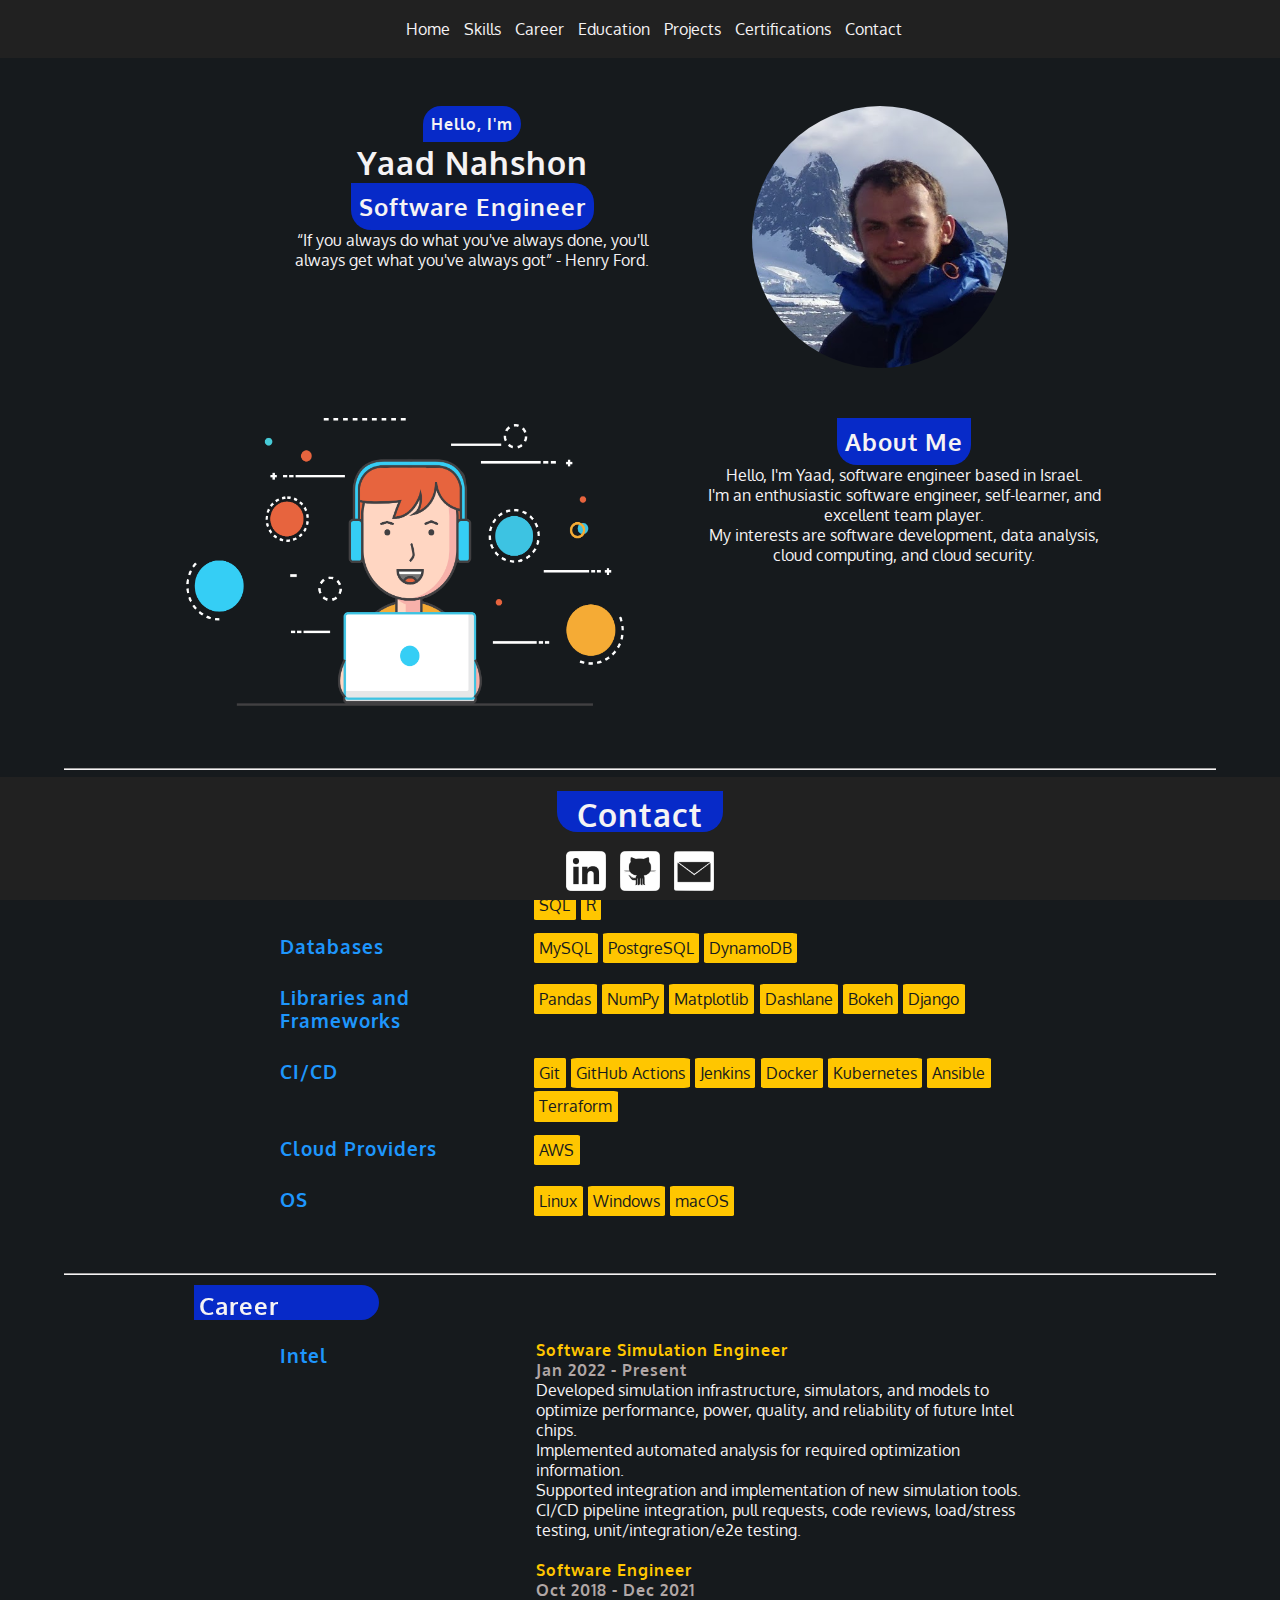
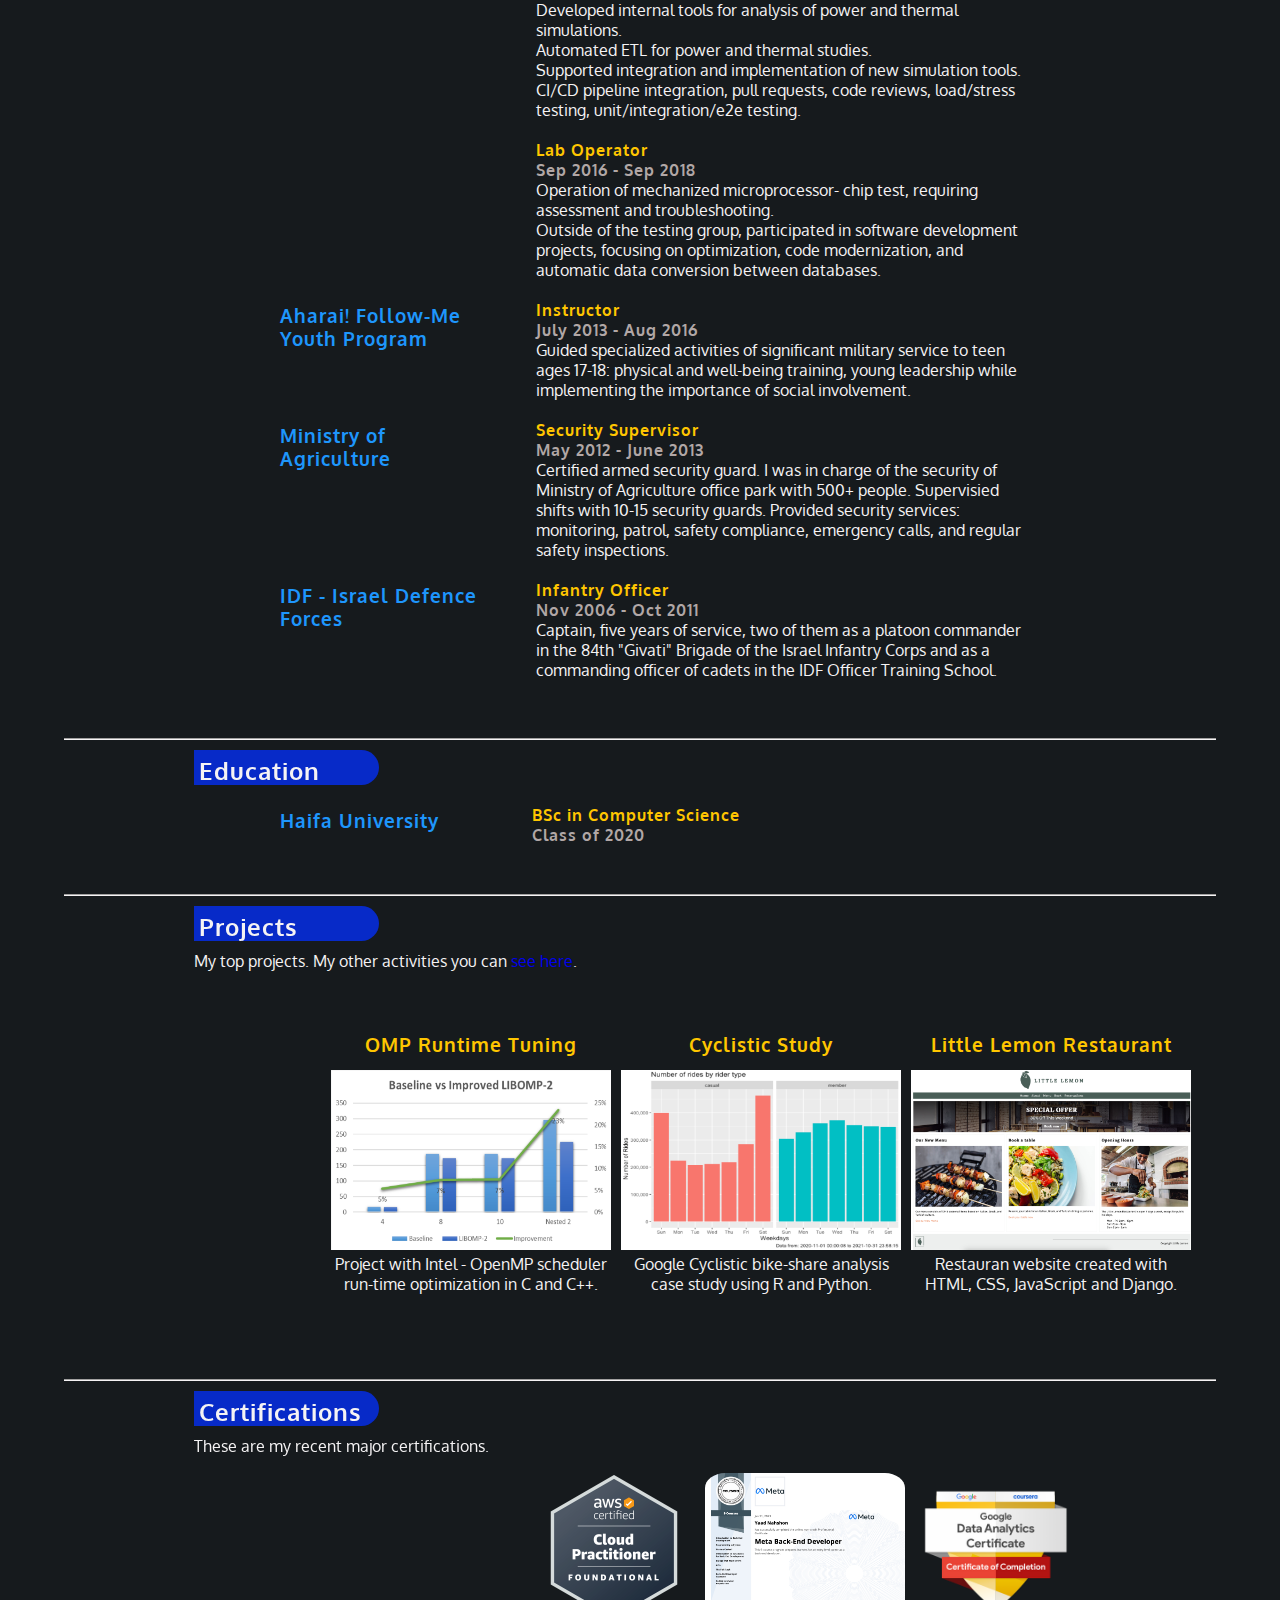
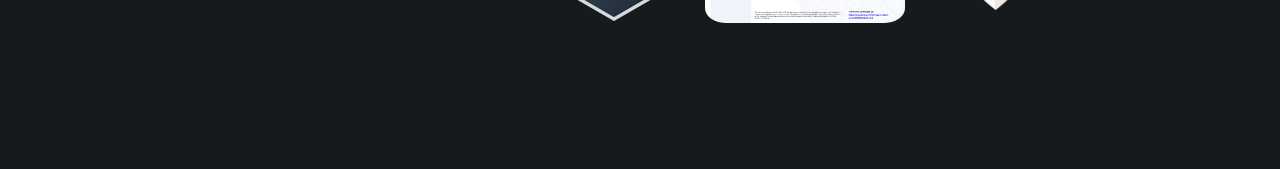
==== index.html @ d5a65e28 "fix: alignment" ====
<!DOCTYPE html>
<html lang="en">
    <head>
        <!-- Required meta tags -->
        <meta charset="utf-8">
        <meta name="language" content="english">
        <meta name="robots" content="index, follow">
        <meta name="rating" content="safe for kids">
        <meta name="revised" content="Friday, Februar 24th, 2023, 22:26 pm"/>
        <meta http-equiv="content-type" content="text/html">
        <meta http-equiv="default-style"/>
        <meta http-equiv="Cache-Control" content="no-cache">
        <meta name="format-detection" content="telephone=yes"/>
        <meta name="HandheldFriendly" content="true"/>
        <meta name="viewport" content="width=device-width, initial-scale=1.0">

        <!-- Open Graph Tags -->
        <meta property="og:title" content="Yaad Nahshon Website">
        <meta property="og:type" content="website">
        <meta property="og:image" content="assets/icons/logo.jpg">
        <meta property="og:url" content="http://example.com">
        <meta property="og:description" content="Yaad's Nahshon portfoloio website">
        <meta property="og:locale" content="en_US">
        <meta property="og:site_name" content="Yaad Nahshon">

        <title>Yaad Nahshon Resume Site</title>
        <meta name="author" content="Yaad Nahshon">
        <meta name="description" content="Yaad Nahshon's Portfolio Webpage">

        <!-- Custom CSS -->
        <link rel="stylesheet" href="assets/css/style.css"/>
        <link rel="preconnect" href="https://fonts.googleapis.com">
        <link rel="preconnect" href="https://fonts.gstatic.com" crossorigin>
        <link href="https://fonts.googleapis.com/css2?family=Oxygen&display=swap" rel="stylesheet">

    </head>
    <body>
        <header class="header">
           <!-- Navigation Bar -->
           <nav class="navbar">
                <a class="nav-link" href="#home">Home</a>
                <a class="nav-link" href="#skills">Skills</a>
                <a class="nav-link" href="#career">Career</a>
                <a class="nav-link" href="#education">Education</a>
                <a class="nav-link" href="#projects">Projects</a>
                <a class="nav-link" href="#certifications">Certifications</a>
                <a class="nav-link" href="#contact">Contact</a>
            </nav>
        </header>
            
        <main class="wrapper">
            <!-- Intro -->
            <div class="container-main" id="home">
                <div class="row-section intro-pad">
                    <div>
                        <h4 class="h3-pop">Hello, I'm</h3>
                        <h1 class="h1-main">Yaad Nahshon</h1>
                        <h2 class="h2-sub-heading">Software Engineer</h2>
                        <div class="about-p2">
                            <p>
                                <q class="cite">If you always do what you've always done, you'll always get what you've always got</q>
                                - Henry Ford.
                            </p>
                        </div>
                        
                    </div>
                    <div>
                        <img class="avatar_image" src="assets/images/me.JPG" alt="Author image"/>
                    </div>
                </div>
                
                <div class="row-section">
                    <div>
                        <img class="dev-img" src="assets/images/dev.png">
                    </div>
                    <div>
                        <h2 class="h2-about">About Me</h2>
                        <div class="about-p2">
                            <p>Hello, I'm Yaad, software engineer based in Israel.</p>
                            <p>I'm an enthusiastic software engineer, self-learner, and excellent team player.</p>
                            <p>My interests are software development, data analysis, cloud computing, and cloud security.</p>
                        </div>
                    </div>
                </div>
            </div>

             <!-- Skills -->
             <div class="container-border">
                <div class="container-main">
                    <h2 class="container-h2" id="skills">Skills</h2>
                    <p class="container-h2-sub">These are my recent skills</p>
                    <article class="container-part">
                        <header class="container-col1">
                            <h3 class="container-h3">Languages</h3>
                        </header>
                        <main class="container-col2">
                            <p class="skill">Bash / Shell</p>                          
                            <p class="skill">Python</p>                          
                            <p class="skill">Java</p>                          
                            <p class="skill">C</p>                          
                            <p class="skill">C++</p>                          
                            <p class="skill">HTML</p>                          
                            <p class="skill">CSS</p>                          
                            <p class="skill">JavaScript</p>                          
                            <p class="skill">SQL</p>                          
                            <p class="skill">R</p>
                        </main>
                    </article>
                    <article class="container-part">
                        <header class="container-col1">
                            <h3 class="container-h3">Databases</h3>
                            
                        </header>
                        <main class="container-col2"> 
                            <p class="skill">MySQL</p>                           
                            <p class="skill">PostgreSQL</p>                           
                            <p class="skill">DynamoDB</p>                           
                        </main>
                    </article>
                    <article class="container-part">
                        <header class="container-col1">
                            <h3 class="container-h3">Libraries and Frameworks</h3>
                        </header>
                        <main class="container-col2">
                            <p class="skill">Pandas</p>
                            <p class="skill">NumPy</p>
                            <p class="skill">Matplotlib</p>
                            <p class="skill">Dashlane</p>
                            <p class="skill">Bokeh</p>
                            <p class="skill">Django</p>
                        </main>
                    </article>
                    <article class="container-part">
                        <header class="container-col1">
                            <h3 class="container-h3">CI/CD</h3>
                            
                        </header>
                        <main class="container-col2">
                            <p class="skill">Git</p>                         
                            <p class="skill">GitHub Actions</p>                         
                            <p class="skill">Jenkins</p>                         
                            <p class="skill">Docker</p>                         
                            <p class="skill">Kubernetes</p>                         
                            <p class="skill">Ansible</p>                         
                            <p class="skill">Terraform</p>                         
                        </main>
                    </article>
                    <article class="container-part">
                        <header class="container-col1">
                            <h3 class="container-h3">Cloud Providers</h3>
                            
                        </header>
                        <main class="container-col2">
                            <p class="skill">AWS</p>
                        </main>
                    </article>
                    <article class="container-part">
                        <header class="container-col1">
                            <h3 class="container-h3">OS</h3>
                        </header>
                        <main class="container-col2">                            
                            <p class="skill">Linux</p>
                            <p class="skill">Windows</p>
                            <p class="skill">macOS</p>
                        </main>
                    </article>
                </div>
            </div>

            <!-- Career -->
            <div class="container-border">
                <div class="container-main">
                    <h2 class="container-h2" id="career">Career</h2>
                    <article class="container-part">
                        <header class="container-col1">
                            <h3 class="container-h3">Intel</h3>
                        </header>
                        <main class="container-col2 textual">
                            <h4 class="role-h4">Software Simulation Engineer<br><span class="container-year">Jan 2022 - Present</span></h4>
                            <div>
                                <p>
                                    Developed simulation infrastructure, simulators, and models to optimize performance, power, quality, and reliability of future Intel chips.
                                </p>
                                <p>
                                    Implemented automated analysis for required optimization information.
                                </p>
                                <p>
                                    Supported integration and implementation of new simulation tools.
                                </p>
                                <p>
                                    CI/CD pipeline integration, pull requests, code reviews, load/stress testing, unit/integration/e2e testing.
                                </p>
                            </div>
                        </main>
                    </article>
                    <article class="container-part">
                        <header class="container-col1">
                            <!-- <h3 class="container-h3">Intel</h3> -->
                        </header>
                        <main class="container-col2 textual">
                            <h4 class="role-h4">Software Engineer<br><span class="container-year">Oct 2018 - Dec 2021</span></h4>
                            <div>
                                    <p>
                                        Developed internal tools for analysis of power and thermal simulations.
                                    </p>
                                    <p>
                                        Automated ETL for power and thermal studies.
                                    </p>
                                    <p>
                                        Supported integration and implementation of new simulation tools.
                                    </p>
                                    <p>
                                        CI/CD pipeline integration, pull requests, code reviews, load/stress testing, unit/integration/e2e testing.
                                    </p>
                            </div>
                        </main>
                    </article>
                    <article class="container-part">
                        <header class="container-col1">
                            <!-- <h3 class="container-h3">Intel</h3> -->
                        </header>
                        <main class="container-col2 textual">
                            <h4 class="role-h4">Lab Operator<br><span class="container-year"> Sep 2016 -  Sep 2018</span></h4>
                            <div>
                                    <p>
                                        Operation of mechanized microprocessor- chip test, requiring assessment and troubleshooting.
                                    </p>
                                    <p>
                                        Outside of the testing group, participated in software development projects, focusing on optimization, code modernization, and automatic data conversion between databases.
                                    </p>
                            </div>
                        </main>
                    </article>
                    <article class="container-part">
                        <header class="container-col1">
                            <h3 class="container-h3">Aharai! Follow-Me Youth Program</h3>
                        </header>
                        <main class="container-col2 textual">
                            <h4 class="role-h4">Instructor<br><span class="container-year"> July 2013 - Aug 2016</span></h4>
                            <div>
                                <p>
                                    Guided specialized activities of significant military service to teen ages 17-18: physical and well-being training, young leadership while implementing the importance of social involvement.
                                </p>
                            </div>
                        </main>
                    </article>
                    <article class="container-part">
                        <header class="container-col1">
                            <h3 class="container-h3">Ministry of Agriculture</h3>
                        </header>
                        <main class="container-col2 textual">
                            <h4 class="role-h4">Security Supervisor<br><span class="container-year"> May 2012 - June 2013</span></h4>
                            <div>
                                <p>
                                    Certified armed security guard. I was in charge of the security of Ministry of Agriculture office park with 500+ people. Supervisied shifts with 10-15 security guards. Provided security services: monitoring, patrol, safety compliance, emergency calls, and regular safety inspections.
                                </p>
                            </div>
                        </main>
                    </article>
                    <article class="container-part">
                        <header class="container-col1">
                            <h3 class="container-h3">IDF - Israel Defence Forces</h3>
                        </header>
                        <main class="container-col2 textual">
                            <h4 class="role-h4">Infantry Officer<br><span class="container-year">Nov 2006 - Oct 2011</span></h4>
                            <div>
                                <p>
                                    Captain, five years of service, two of them as a platoon commander in the 84th "Givati" Brigade of the Israel Infantry Corps and as a commanding officer of cadets in the IDF Officer Training School.
                                </p>
                            </div>
                        </main>
                    </article>
                </div>
            </div>

            <!-- Education -->
            <div class="container-border">
                <div class="container-main">
                    <h2 class="container-h2" id="education">Education</h2>
                    <article class="container-part">
                        <header class="container-col1">
                            <h3 class="container-h3">Haifa University</h3>
                        </header>
                        <main class="container-col2">
                            <h4 class="role-h4">BSc in Computer Science <br><span class="container-year">Class of 2020</span></h4>
                        </main>
                    </article>
                </div>
            </div>       
            
            <!-- Projects -->
            <div class="container-border">
                <div class="container-main">
                    <h2 class="container-h2" id="projects">Projects</h2>
                    <p class="container-h2-sub">My top projects. My other activities you can <a href="https://github.com/Roljed">see here</a>.</p>
                    <article class="container-part">
                        <header class="container-col1">
                        </header>
                        <main class="container-col2 container-col2-row">
                            <article class="card projects">
                                <header>
                                    <a href="https://github.com/Roljed/openmp_llvm" style="text-decoration:none">
                                        <h3 class="role-h4 project-title">OMP Runtime Tuning</h3>
                                    </a>
                                </header>
                                <body>
                                    <a href="https://github.com/Roljed/openmp_llvm">
                                        <img class="project-img" src="assets/images/projects/project-llvm.png">
                                    </a>
                                    <p>Project with Intel - OpenMP scheduler run-time optimization in C and C++.</p>
                                </body>
            
                            </article>
                            <article class="card projects">
                                <header>
                                    <a href="https://github.com/Roljed/Cyclistic-Case-Study" style="text-decoration:none">
                                        <h3 class="role-h4 project-title">Cyclistic Study</h3>
                                    </a>
                                </header>
                                <body>
                                    <a href="https://github.com/Roljed/Cyclistic-Case-Study">
                                        <img class="project-img" src="assets/images/projects/project-cyclistic-study.png">
                                    </a>
                                    <p>
                                        Google Cyclistic bike-share analysis case study using R and Python.
                                    </p>
                                </body>
                            </article>
                            <article class="card projects">
                                <header>
                                    <a href="https://github.com/Roljed/Little-Lemon" style="text-decoration:none">
                                        <h3 class="role-h4 project-title">Little Lemon Restaurant</h3>
                                    </a>
                                </header>
                                <body>
                                    <a href="https://github.com/Roljed/Little-Lemon" >
                                        <img class="project-img" src="assets/images/projects/project-little-lemon.png">
                                    </a>
                                    <p>
                                        Restauran website created with HTML, CSS, JavaScript and Django.
                                    </p>
                                </body>
                            </article>
                        </main>
                    </article>
                </div>
            </div>   
            
            <!-- Certifications -->
            <div class="container-border">

            
                <div class="container-main end-pad">
                    <h2 class="container-h2" id="certifications">Certifications</h2>
                    <p class="container-h2-sub">These are my recent major certifications.</p>
                    <article class="container-part">
                        <header class="container-col1">
                        </header>
                        <main class="container-col2 container-col2-row">
                            <p class="certificate">
                                <a href="https://www.credly.com/badges/8817feb2-37b8-4b9f-b217-92dc21c636b9/public_url"><img class="certificate-img" src="assets/images/certs/aws-certified-cloud-practitioner.png" alt="AWS Cloud Practitioner Certificate"></a>
                            </p>
                            <p class="certificate">
                                <a href="https://coursera.org/share/408268f473baf4e9e4282a7fc5065f31"><img class="certificate-img certificate-coursera" src="assets/images/certs/meta-backend-coursera-BMPM8S3FFJ84.png" alt="Meta Back-End Developer Certificate"></a>
                            </p>
                            <p class="certificate">
                                <a href="https://www.credly.com/badges/988b67fd-c859-4ae6-b59a-93f875056982/public_url">
                                    <img class="certificate-img" src="assets/images/certs/google-data-analytics-professional-certificate.png" alt="Google Data Analytics Certificate"></a>
                            </p>
                        </main>
                    </article>
                </div>
            </div>
        </main>

        <footer class="footer">
             <!-- Contact -->
                <div class="contact">
                    <header>
                        <h1 class="contact-h1" id="contact">Contact</h1>
                    </header>
                    <main>
                        <a href="https://www.linkedin.com/in/yaad-nahshon/">
                            <img class="icon" src="assets/icons/linkedin.png">
                        </a>
                        <a href="https://github.com/Roljed">
                            <img class="icon" src="assets/icons/github.png">
                        </a>
                        <a href="mailto:prop-haptic0n@icloud.com">
                            <img class="icon" src="assets/icons/email.png">
                        </a>
                    </main>
            </div>
            
        </footer>
        <script src="assets/js/"></script>
        <!-- Optional JavaScript -->
        <!-- jQuery first, then Popper.js, then Bootstrap JS -->
        <script src="https://code.jquery.com/jquery-3.4.1.slim.min.js" integrity="sha384-J6qa4849blE2+poT4WnyKhv5vZF5SrPo0iEjwBvKU7imGFAV0wwj1yYfoRSJoZ+n" crossorigin="anonymous"></script>
        <script src="https://cdn.jsdelivr.net/npm/popper.js@1.16.0/dist/umd/popper.min.js" integrity="sha384-Q6E9RHvbIyZFJoft+2mJbHaEWldlvI9IOYy5n3zV9zzTtmI3UksdQRVvoxMfooAo" crossorigin="anonymous"></script>
        <script src="https://stackpath.bootstrapcdn.com/bootstrap/4.4.1/js/bootstrap.min.js" integrity="sha384-wfSDF2E50Y2D1uUdj0O3uMBJnjuUD4Ih7YwaYd1iqfktj0Uod8GCExl3Og8ifwB6" crossorigin="anonymous"></script>
    </body>
</html>
---- assets/css/style.css ----
* {
  margin: 0px;
  padding: 0px;
}

header {
  display: flex;
  flex-wrap: wrap;
  margin: 0%;
  padding: 14px;
}

body {
  color: #F5F3F4;
  background: #161A1D;
  font-family: 'Oxygen', sans-serif;
  margin: 0;
}

h1, h2, h3, h4, h5, h6 {
  letter-spacing: 1px;
}

a {
  text-decoration: none;
}

section {
  display: flex;
  flex-direction: row;
  flex-wrap: wrap;
  width: fit-content;
  justify-content: space-between;
  align-items: center;
}

.wrapper {
  padding: 1em 0;
  max-width: 90em;
  width: 90%;
  margin: 0 auto;
}

.header {
  position: fixed;
  background-color: #212121;
  top: 0px;
  border-radius: 0%;
  width: 100%;
  z-index: 1;
}

.navbar {
  justify-content: space-between;
  text-align: center;
  margin: auto;
}

.nav-link {
  color: #F5F3F4;
  display: inline-block;
  text-align: center;
  padding: 5px;
}

.nav-link:hover {
  color: #FFC600;
}

.intro-pad {
  position: relative;
  top: 70px;
  margin-bottom: 100px;
}

.container-main {
  justify-content: space-between;
  margin: 10px;
}

.row-section {
  display: flex;
  flex-wrap: wrap;
  justify-content:center;
  gap: 80px;
  text-align: center;
  padding: 10px;
}

.header-section {
  flex: 20%;
}

.details-section {
  flex: 80%;
}


.h3-pop {
  margin: 0 auto;
  width: fit-content;
  padding: 2%;
  color: #F5F3F4;
  background-color: #072AC8;
  border-top-left-radius: 20px;
  border-top-right-radius: 20px;
  border-bottom-right-radius: 20px;
  border-bottom-left-radius: 0px;
}

.h2-sub-heading {
  margin: 0 auto;
  width: fit-content;
  padding: 2%;
  background-color: #072AC8;
  border-top-left-radius: 0px;
  border-top-right-radius: 20px;
  border-bottom-right-radius: 20px;
  border-bottom-left-radius: 20px;
}

.avatar_image {
  width: 16rem;
  border-radius: 50%;
  margin: 0 auto;
  justify-content: center;
  display: block;
}

.dev-img {
  align-items: center;
  justify-content: center;
  height: 18rem;
  width: 28rem;
}

.h2-about {
  margin: 0 auto;
  width: fit-content;
  padding: 2%;
  background-color: #072AC8;
  border-top-left-radius: 0px;
  border-top-right-radius: 0px;
  border-bottom-right-radius: 20px;
  border-bottom-left-radius: 20px;
}

.about-p2 {
  margin: 0 auto;
  width: 400px;
}

.container-border {
  margin-top: 3em;
  border-top-color: #F5F3F4;
  border-top-width: 2px;
  border-top-style: groove;
  padding-right: 10em;
}

.container-part {
  display: flex;
  margin-left: 10em;
}

.container-col1 {
  width: 320px;
  margin-left: 2em;
}

.container-col2 {
  width: 50em;
  margin-left: 2em;
  padding-top: 10px;
}

.container-col2-row {
  display: flex;
}

.container-h2 {
  position: sticky;
  top: 60px;
  color: #F5F3F4;
  margin-left: 5em;
  padding-top: 5px;
  background-color: #072AC8;
  border-top-left-radius: 0px;
  border-top-right-radius: 20px;
  border-bottom-right-radius: 20px;
  border-bottom-left-radius: 0px;
  margin-left: none;
  margin-right: auto;
  text-align: left;
  padding-left: 5px;
  width: 180px;
  height: 30px;
  margin-bottom: 10px;
}

.container-h2-sub {
  margin-left: 120px;
  padding: auto;
}

.container-h3 {
  color: #1e96fc;
}

.role-h4 {
  color: #FFC600;
}

.container-year {
  color: #B1A7A6;
}

.textual {
  border: 1px;
  padding: 10px;
}

.textual:hover {
  box-shadow: 0px 0px 10px gray;
}

/* Projects */
.projects {
  display: flex;
  flex-wrap: wrap;
}

.card {
  flex-direction: column;
  justify-content: center;
  text-align: center;
  align-items: center;
  width: 300px;
  height: 350px;
  padding-left: 5px;
  padding-right: 5px;
}

.project-img {
  width: 280px;
  height: 180px;
}


/* Skills */
.skill {
  float: left;
  background-color: #FFC600;
  border-radius: 5%;
  color: #161A1D;
  padding: 1%;
  margin: 0.3% 0.5%;
}

.certificate {
  padding: 1%;
  margin: 0.3% 0.5%;
}

.certificate-img {
  height: 150px;
  width: 150px;
}

.certificate-coursera {
  width: 200px;
  border-radius: 10%;
}

.end-pad {
  position: relative;
  padding-top: 10px;
  bottom: 110px;
  margin-top: 110px;
}


.footer {
  position: fixed;
  background-color: #212121;
  bottom: 0px;
  border-radius: 0%;
  width: 100%;
  z-index: 1;
}

/* Contact */
.contact {
  display: block;
  justify-content: center;
  text-align: center;
}

.contact-h1 {
  margin: auto;
  width: 160px;
  height: 35px;
  padding: 3px;
  text-align: center;
  background-color: #072AC8;
  border-top-left-radius: 0px;
  border-top-right-radius: 0px;
  border-bottom-right-radius: 20px;
  border-bottom-left-radius: 20px;
}

.icons-list {
  list-style-type: none;
  padding-left: 0;
}

#icon-item {
  display: inline-block;

}

.icon {
  width: 40px;
  height: 40px;
  padding: 5px;
}

.icon:hover {
  background-color: #FFC600;
  border-radius: 10%;
  margin: 0 auto;
}
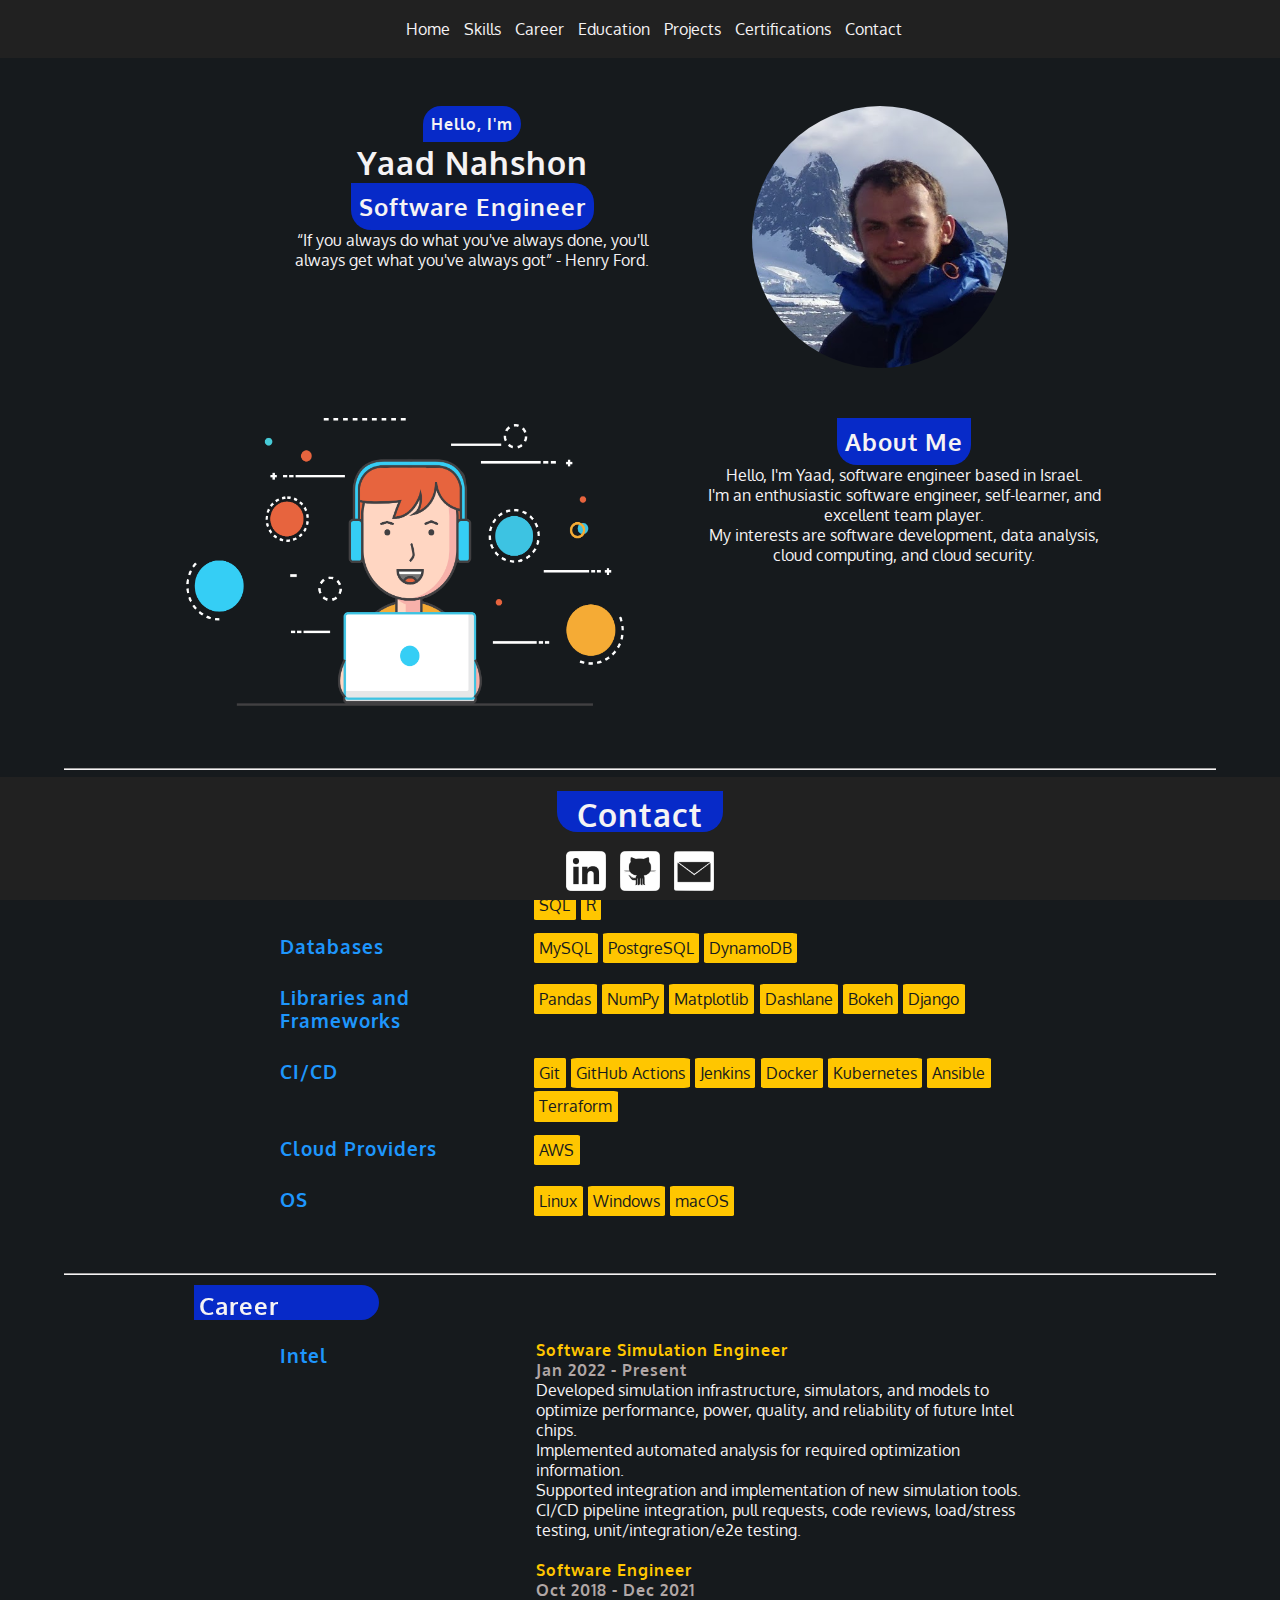
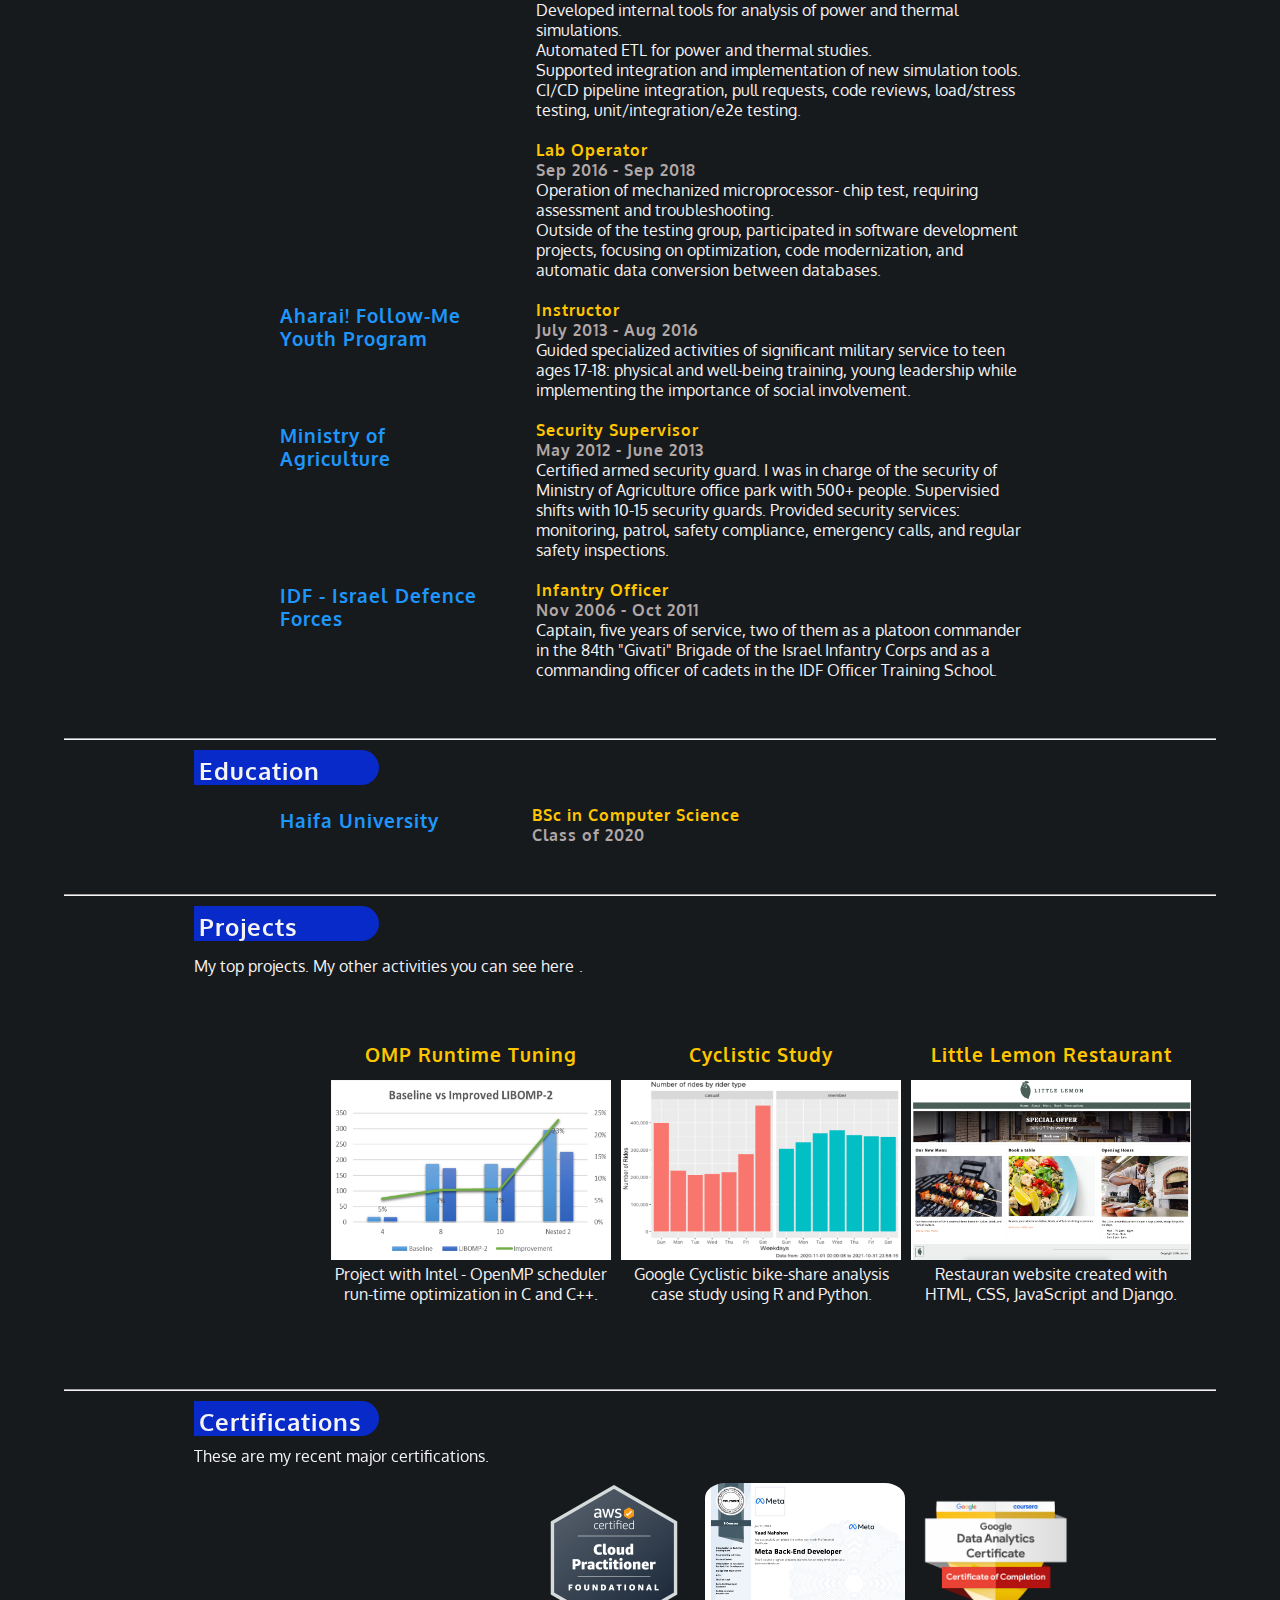
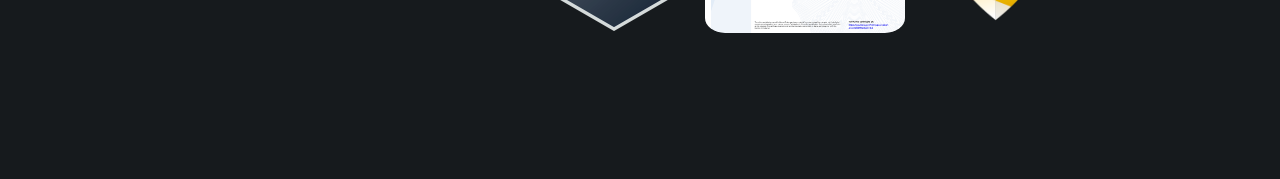
==== commit 2f276135: "fix: link format in the projects section" ====
--- a/index.html
+++ b/index.html
@@ -292,7 +292,7 @@
             <div class="container-border">
                 <div class="container-main">
                     <h2 class="container-h2" id="projects">Projects</h2>
-                    <p class="container-h2-sub">My top projects. My other activities you can <a href="https://github.com/Roljed">see here</a>.</p>
+                    <p class="container-h2-sub">My top projects. My other activities you can<a class="nav-link" href="https://github.com/Roljed">see here</a>.</p>
                     <article class="container-part">
                         <header class="container-col1">
                         </header>
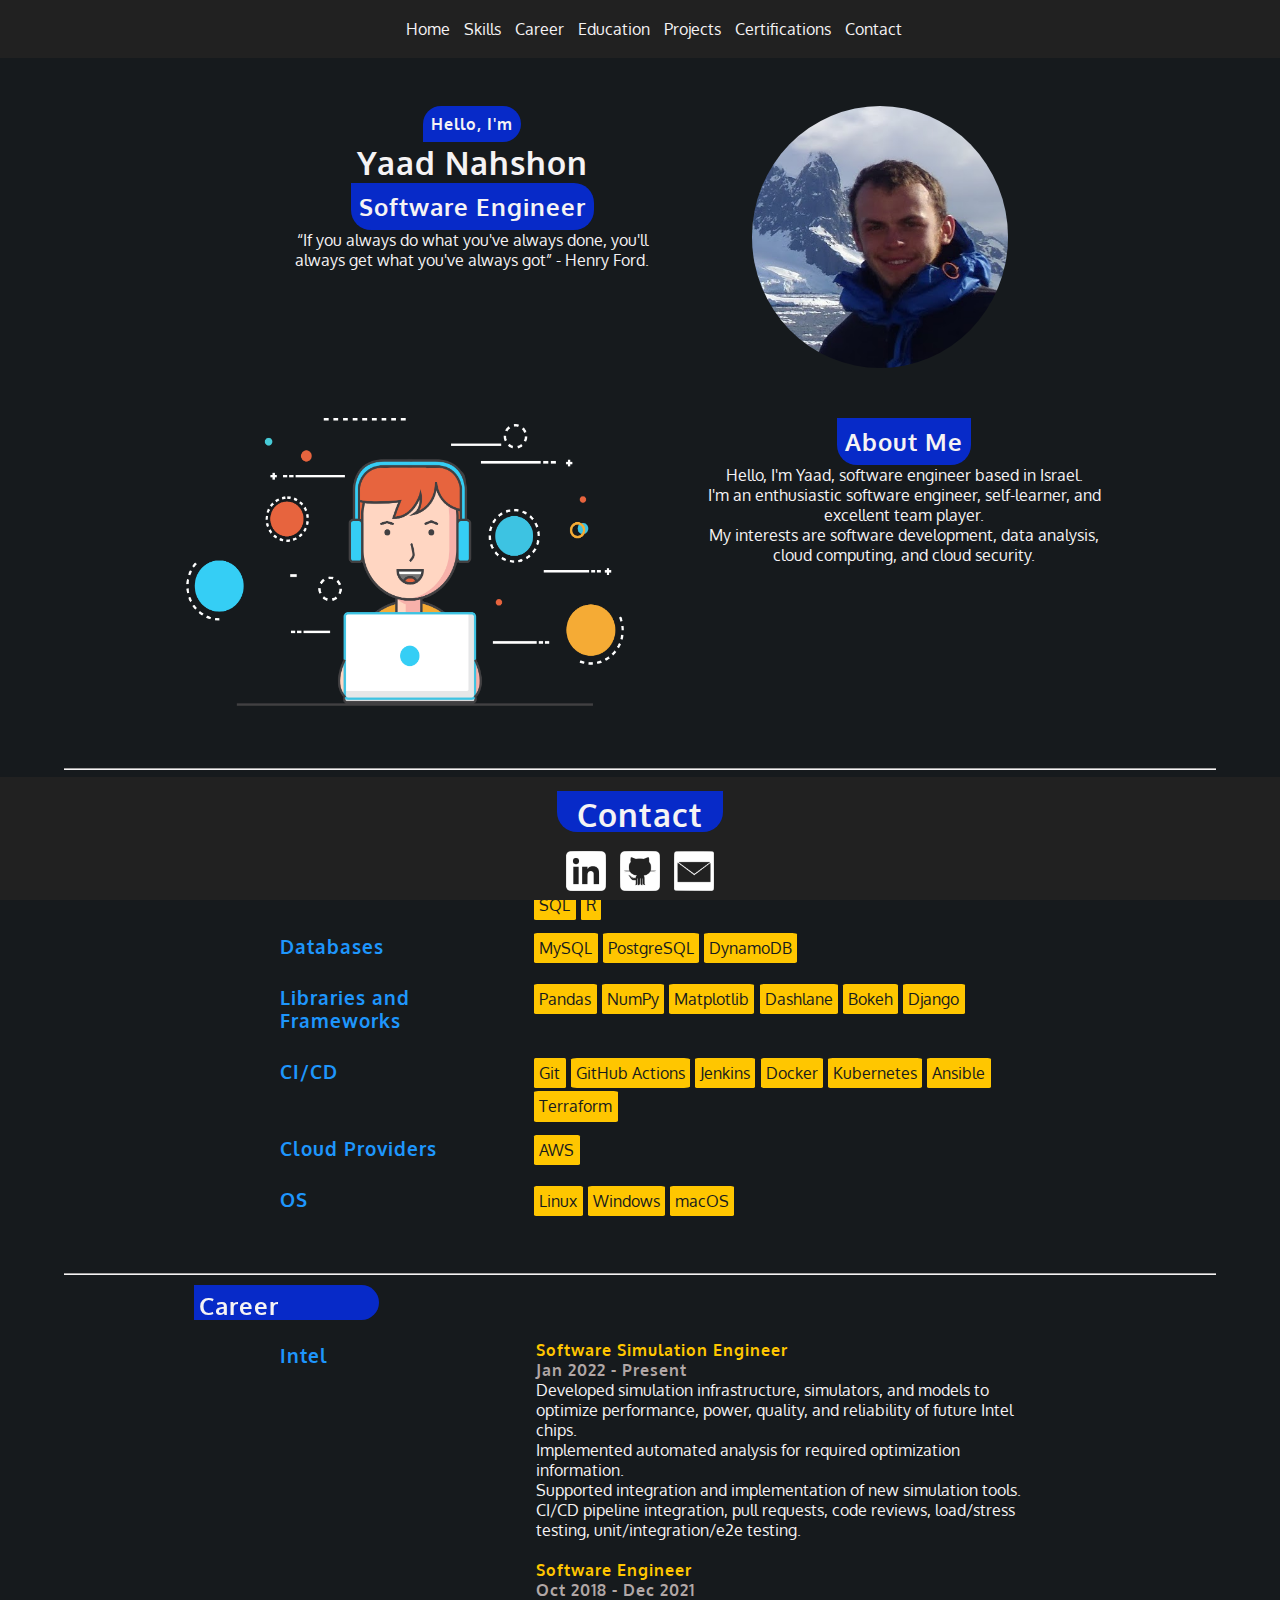
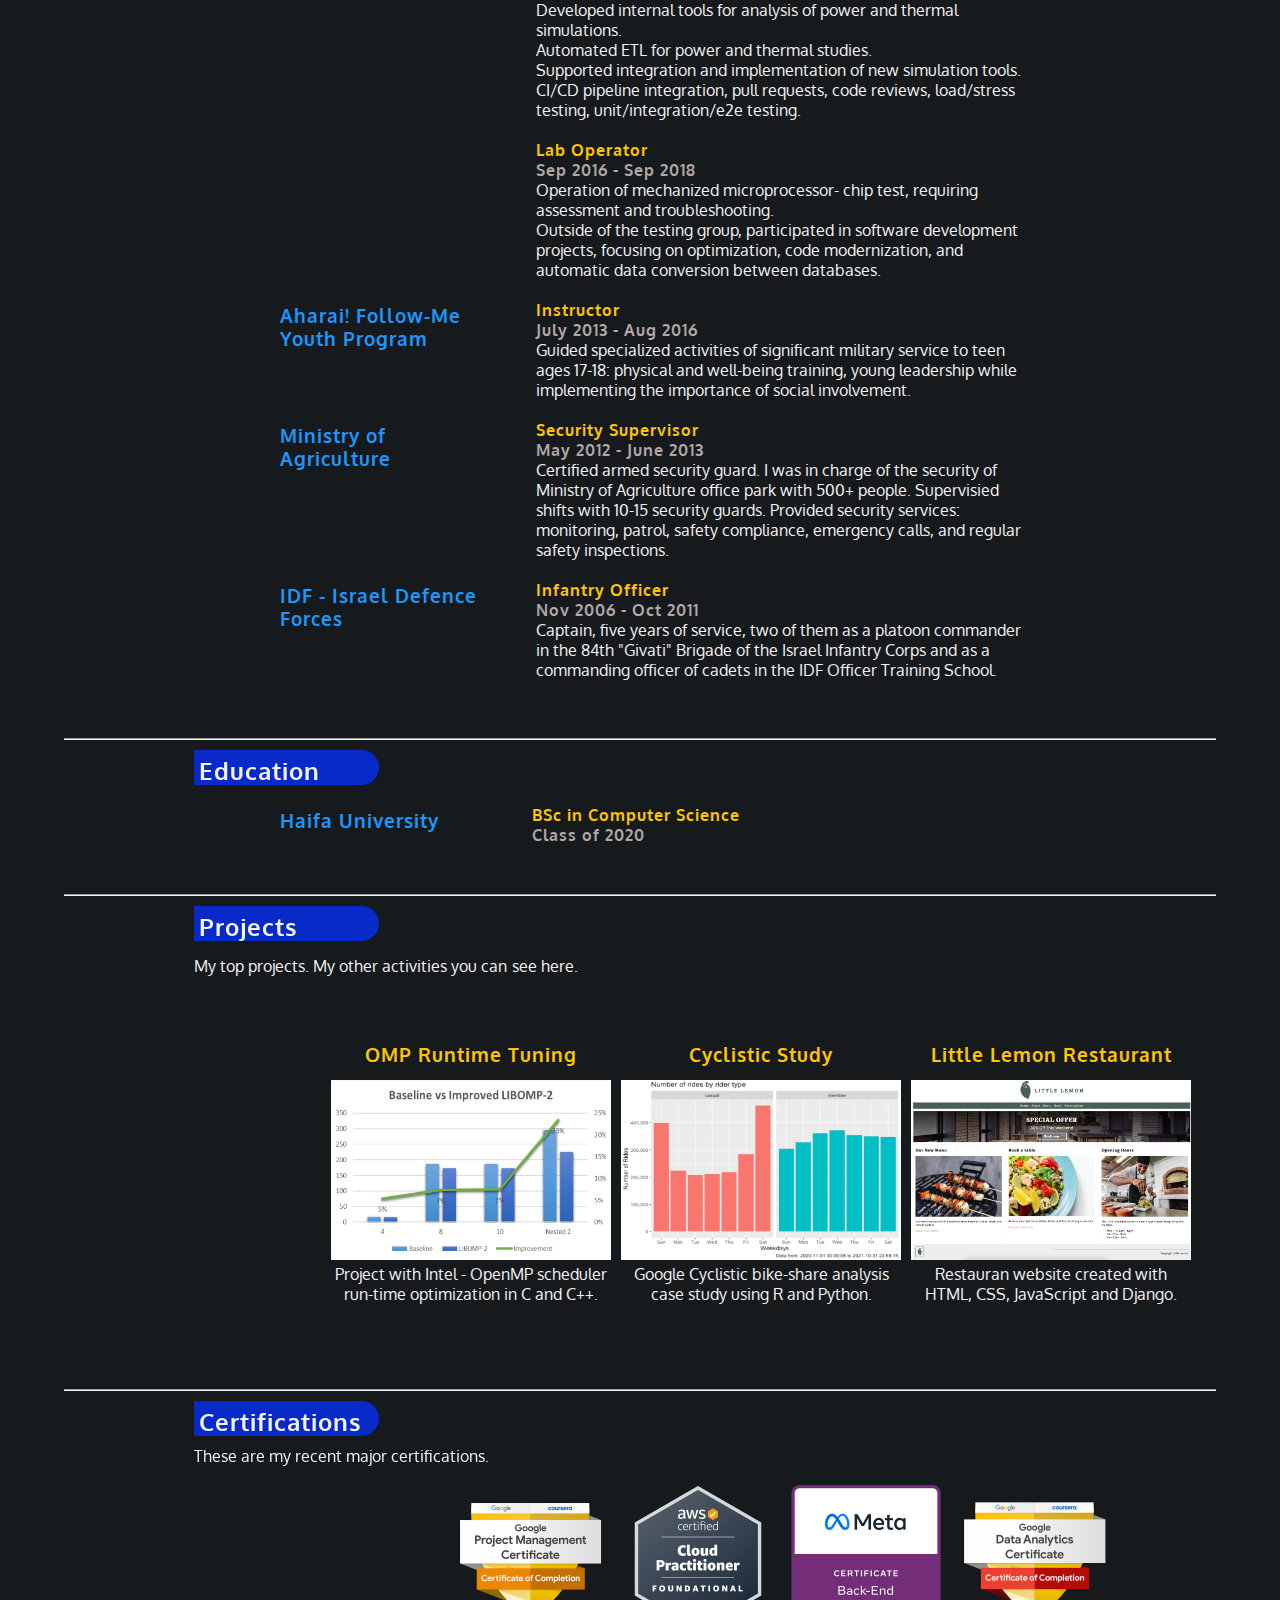
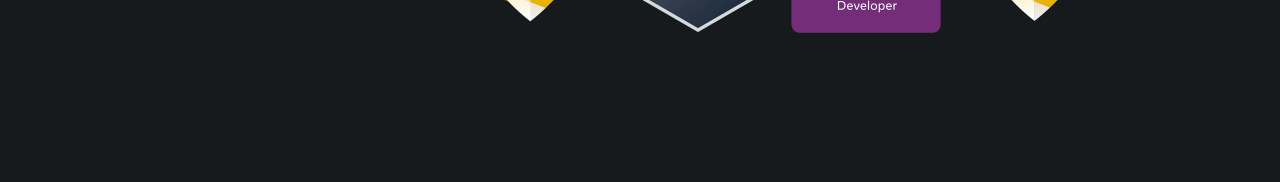
==== commit cadcb533: "update: back-end and project management certifications" ====
--- a/index.html
+++ b/index.html
@@ -292,7 +292,7 @@
             <div class="container-border">
                 <div class="container-main">
                     <h2 class="container-h2" id="projects">Projects</h2>
-                    <p class="container-h2-sub">My top projects. My other activities you can<a class="nav-link" href="https://github.com/Roljed">see here</a>.</p>
+                    <p class="container-h2-sub">My top projects. My other activities you can<a class="nav-link" href="https://github.com/Roljed">see here.</a></p>
                     <article class="container-part">
                         <header class="container-col1">
                         </header>
@@ -358,10 +358,13 @@
                         </header>
                         <main class="container-col2 container-col2-row">
                             <p class="certificate">
+                                <a href="https://www.credly.com/badges/8817feb2-37b8-4b9f-b217-92dc21c636b9/public_url"><img class="certificate-img" src="assets/images/certs/google-project-management-certificate.png" alt="Google Project Management Certificate"></a>
+                            </p>
+                            <p class="certificate">
                                 <a href="https://www.credly.com/badges/8817feb2-37b8-4b9f-b217-92dc21c636b9/public_url"><img class="certificate-img" src="assets/images/certs/aws-certified-cloud-practitioner.png" alt="AWS Cloud Practitioner Certificate"></a>
                             </p>
                             <p class="certificate">
-                                <a href="https://coursera.org/share/408268f473baf4e9e4282a7fc5065f31"><img class="certificate-img certificate-coursera" src="assets/images/certs/meta-backend-coursera-BMPM8S3FFJ84.png" alt="Meta Back-End Developer Certificate"></a>
+                                <a href="https://coursera.org/share/408268f473baf4e9e4282a7fc5065f31"><img class="certificate-img" src="assets/images/certs/meta-back-end-developer-certificate.png" alt="Meta Back-End Developer Certificate"></a>
                             </p>
                             <p class="certificate">
                                 <a href="https://www.credly.com/badges/988b67fd-c859-4ae6-b59a-93f875056982/public_url">
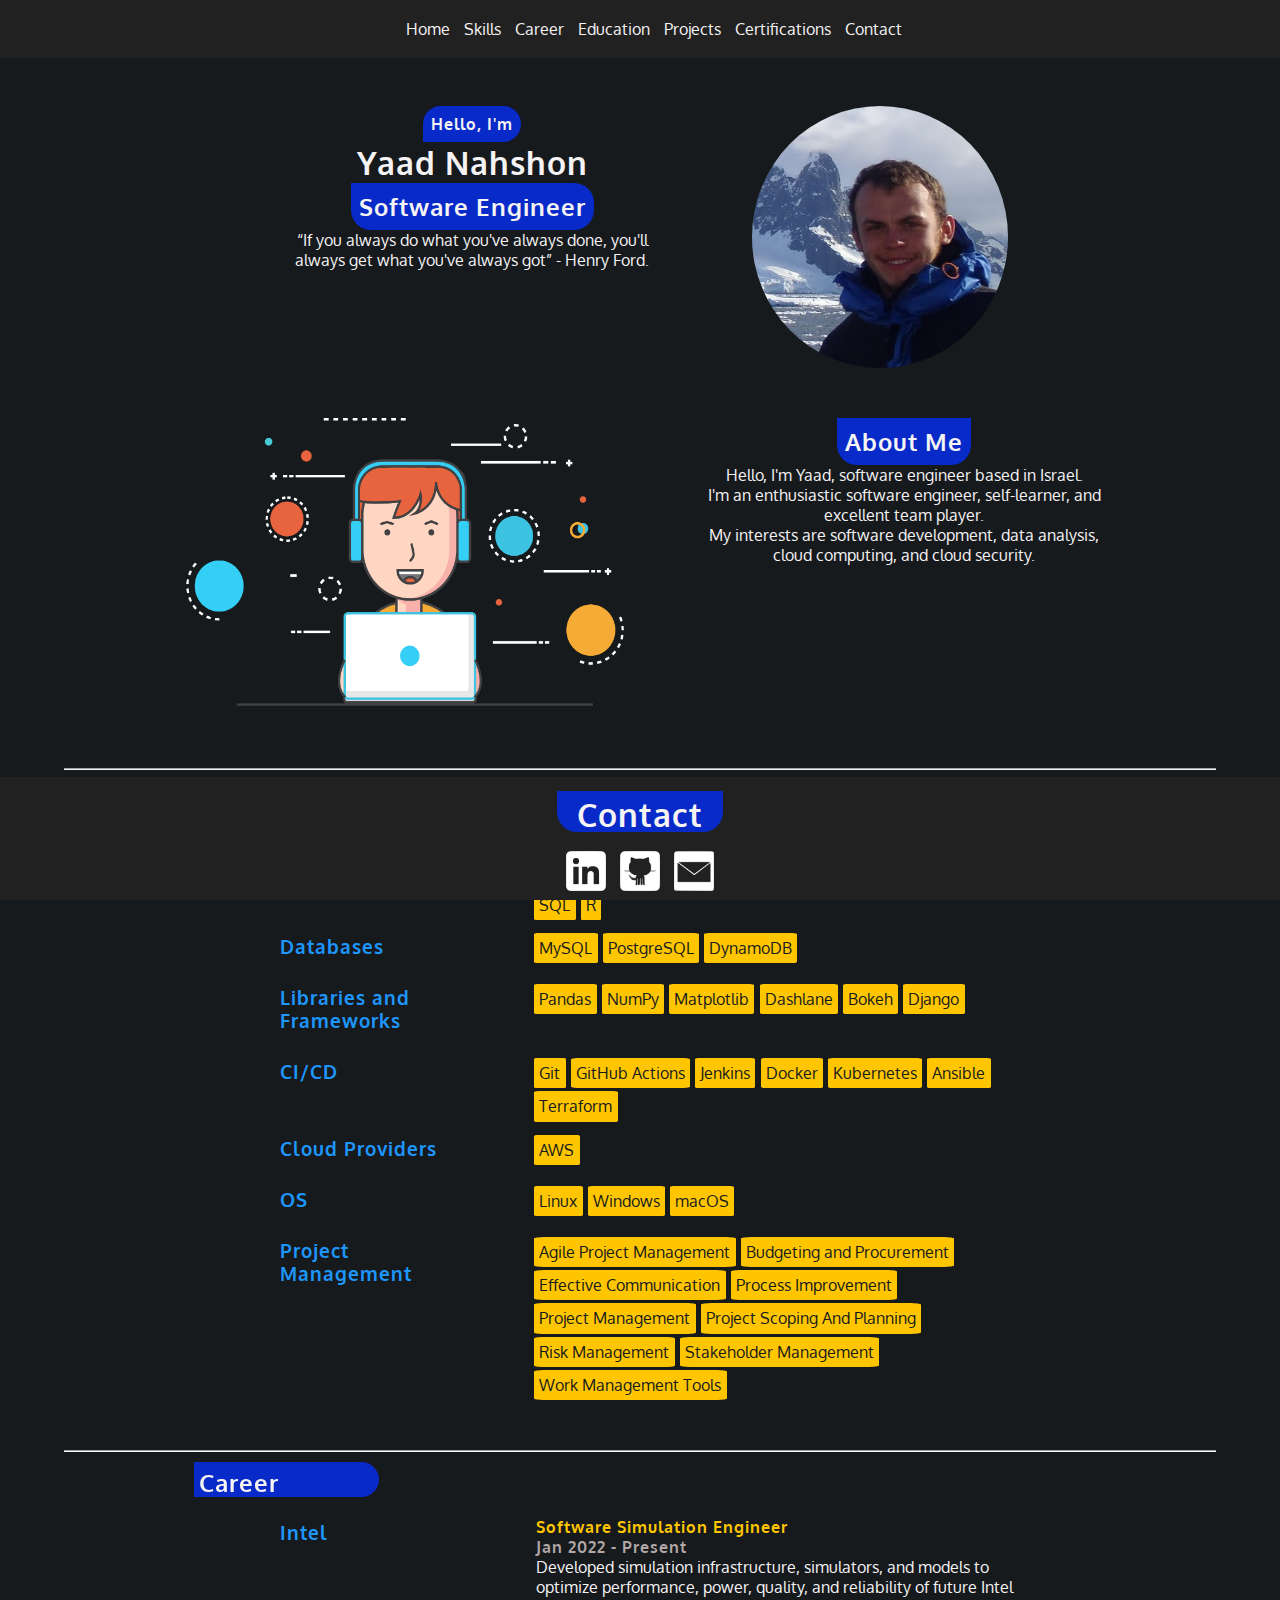
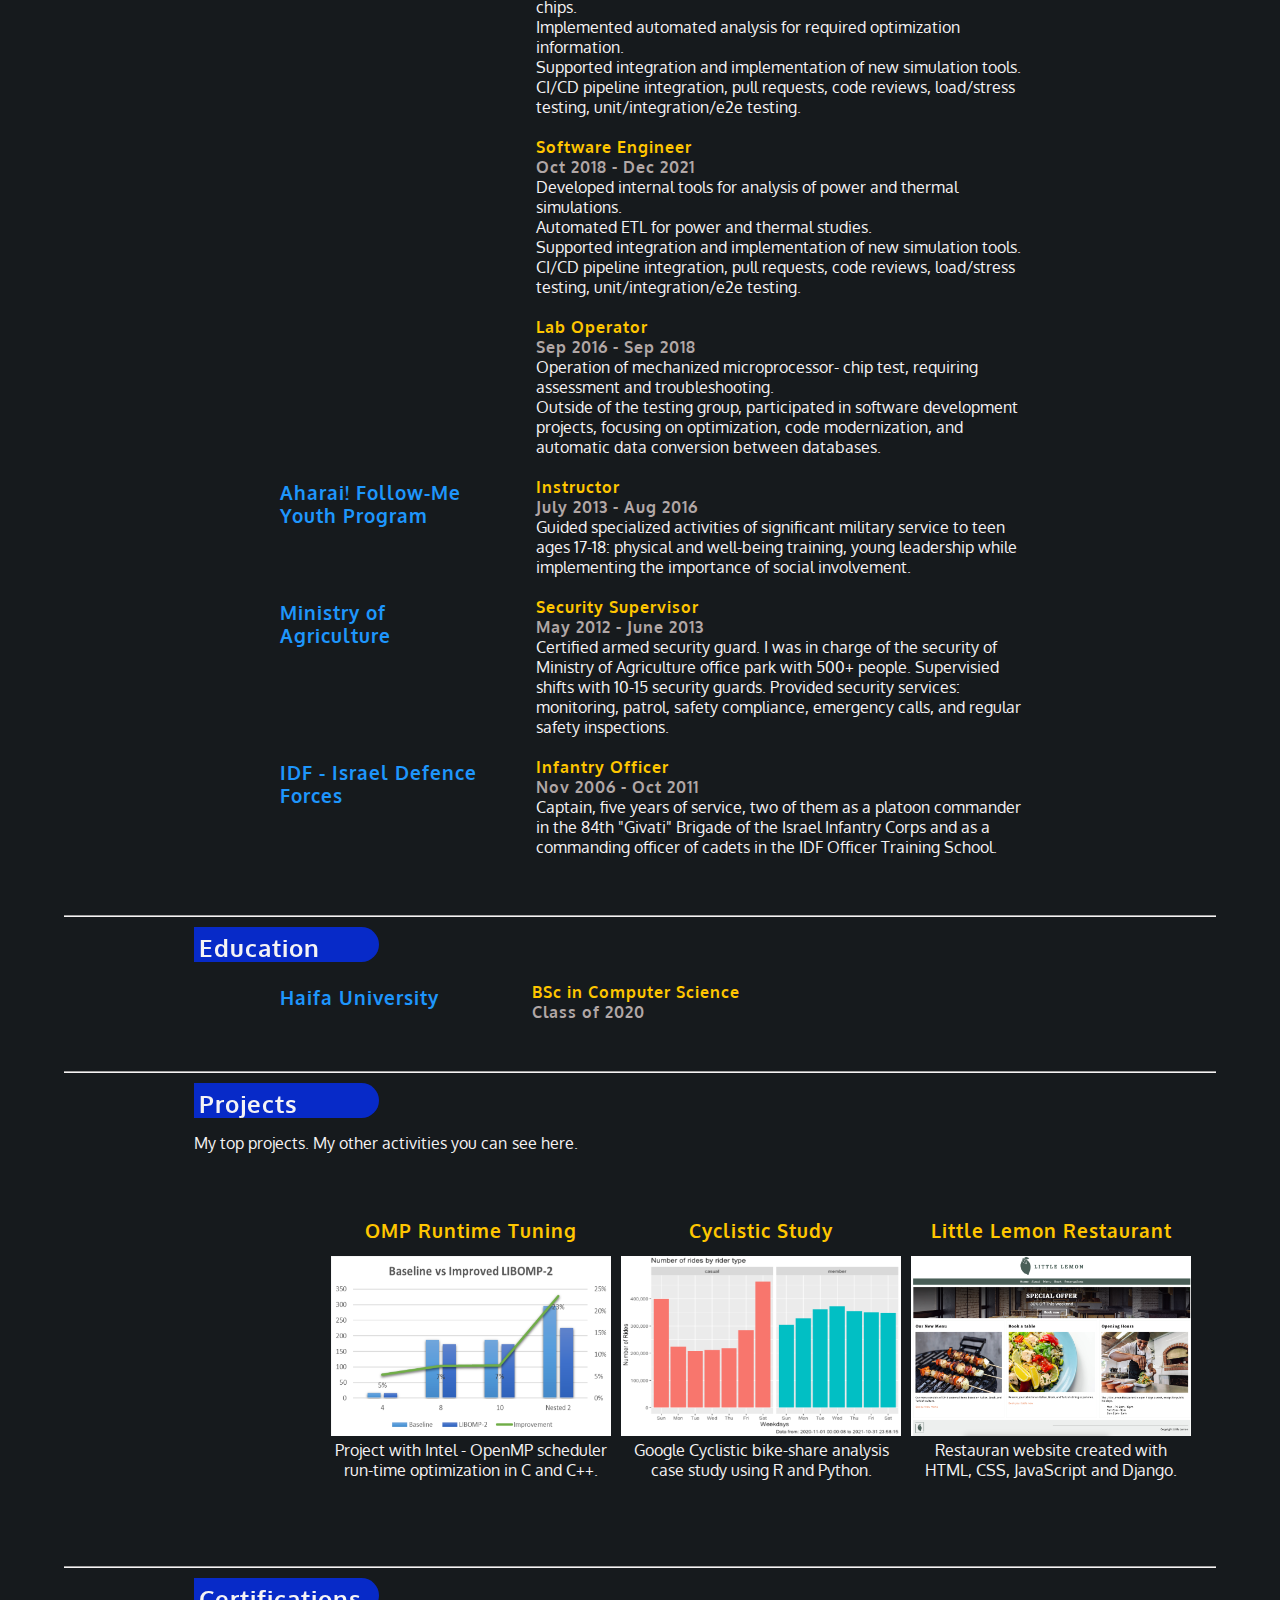
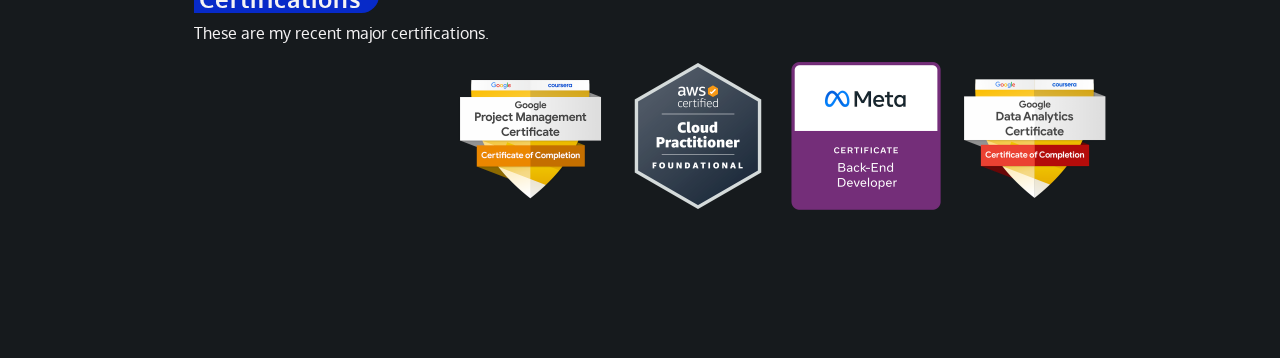
==== commit fcddd831: "feat: add project management skills" ====
--- a/index.html
+++ b/index.html
@@ -164,6 +164,22 @@
                             <p class="skill">macOS</p>
                         </main>
                     </article>
+                    <article class="container-part">
+                        <header class="container-col1">
+                            <h3 class="container-h3">Project Management</h3>
+                        </header>
+                        <main class="container-col2">                            
+                            <p class="skill">Agile Project Management</p>
+                            <p class="skill">Budgeting and Procurement</p>
+                            <p class="skill">Effective Communication</p>
+                            <p class="skill">Process Improvement</p>
+                            <p class="skill">Project Management</p>
+                            <p class="skill">Project Scoping And Planning</p>
+                            <p class="skill">Risk Management</p>
+                            <p class="skill">Stakeholder Management</p>
+                            <p class="skill">Work Management Tools</p>
+                        </main>
+                    </article>
                 </div>
             </div>
 
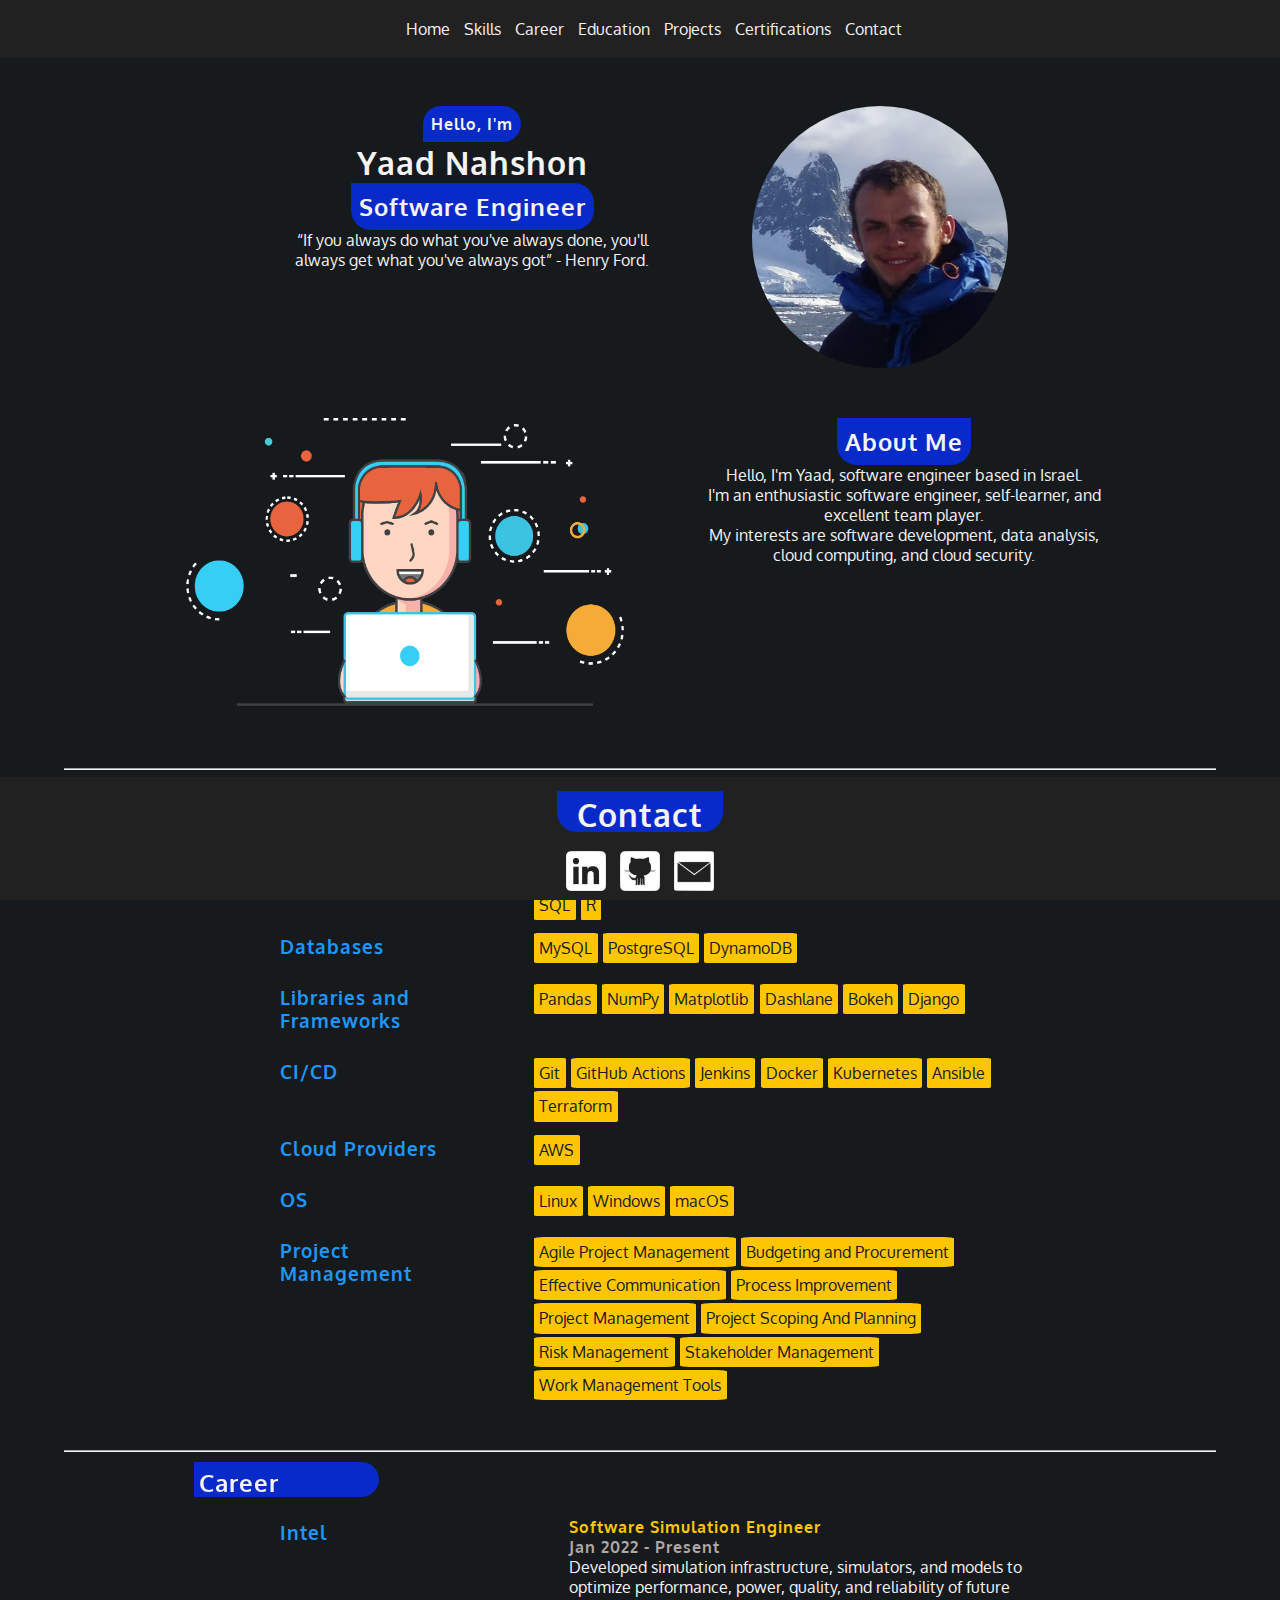
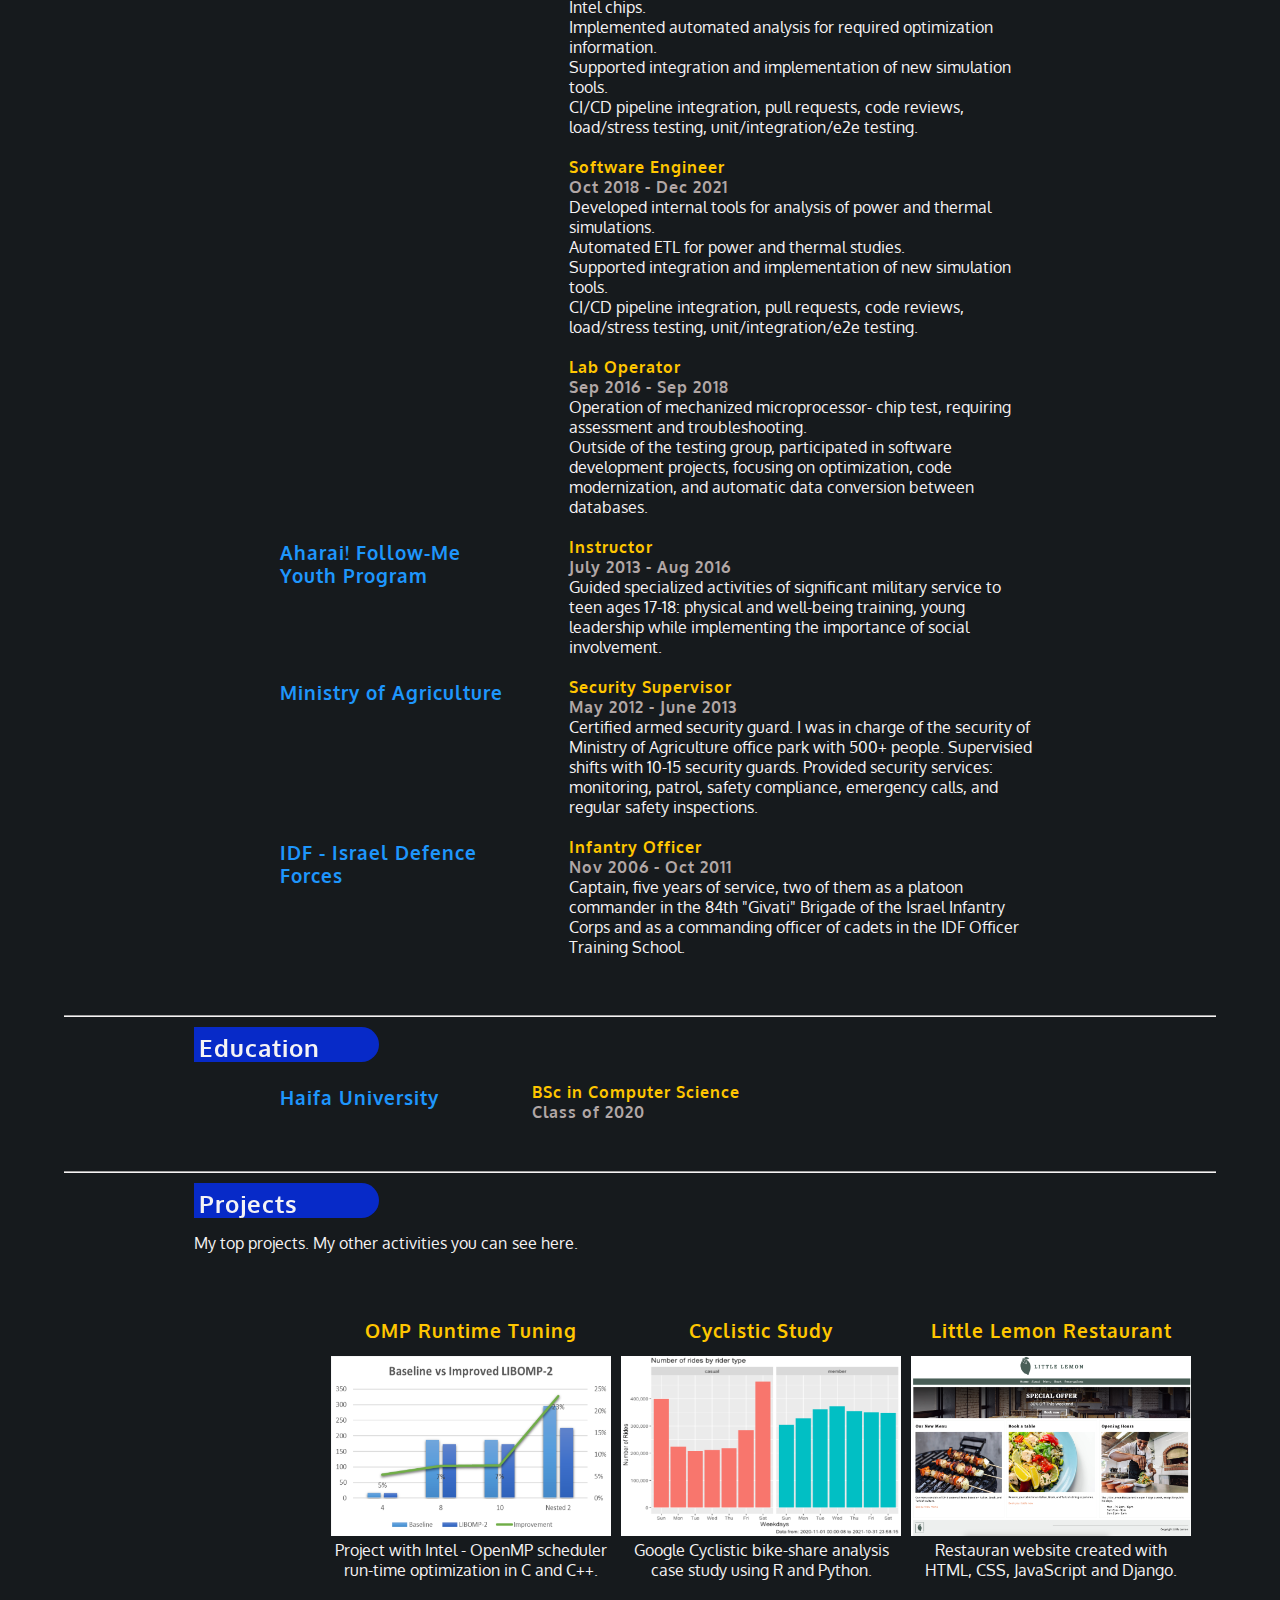
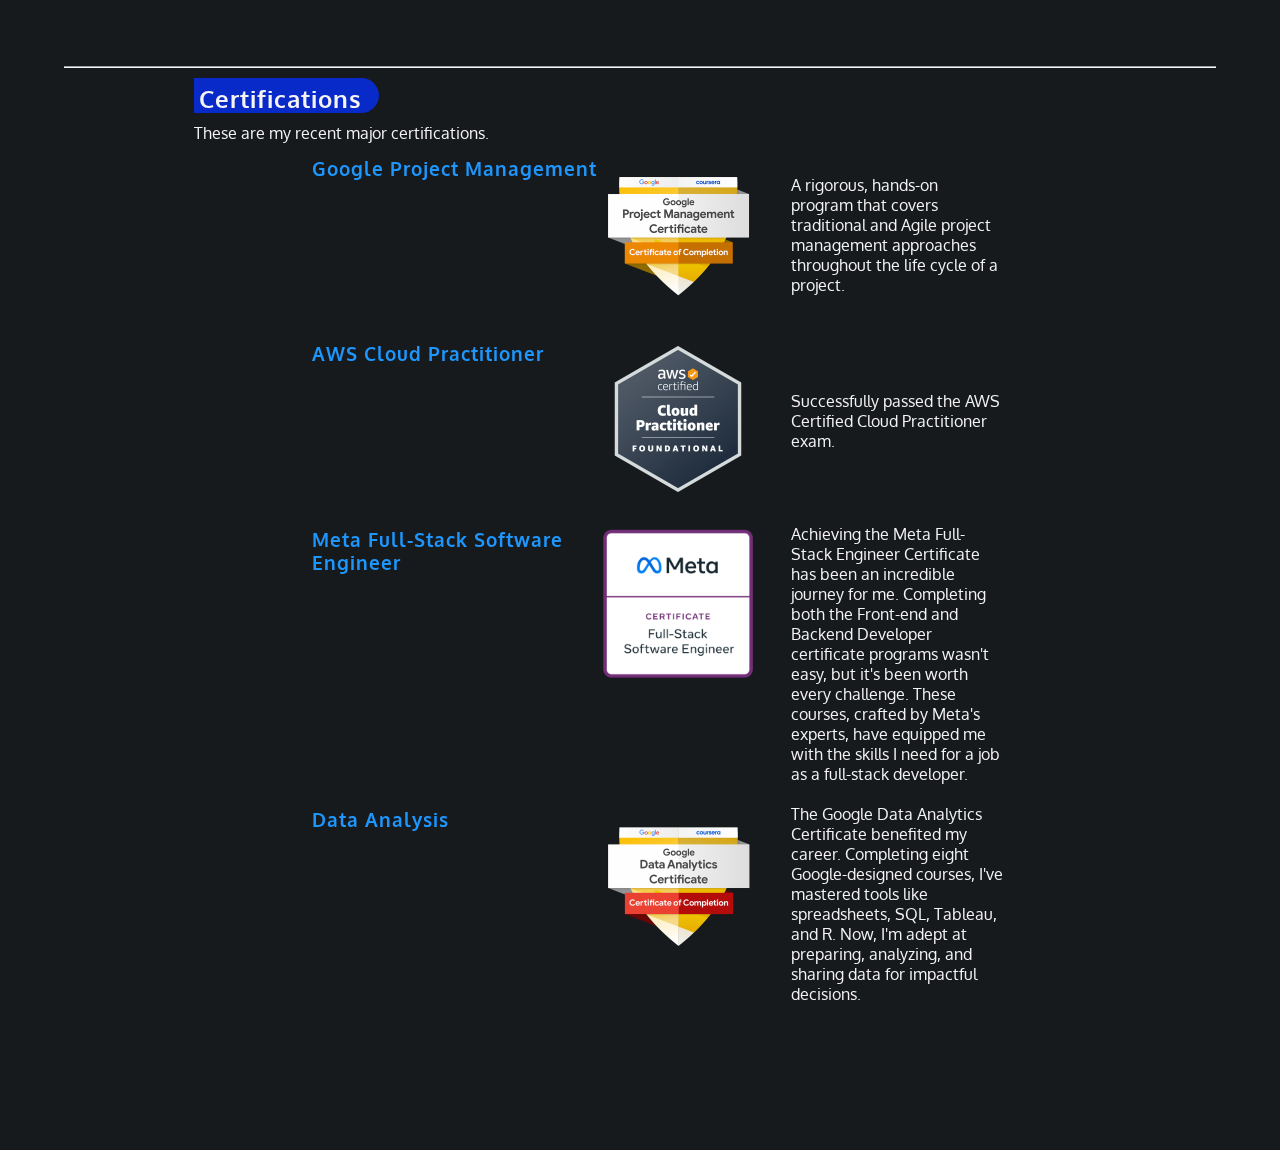
==== commit 9787c4c4: "feat: new look for the certs and a new meta cert" ====
--- a/index.html
+++ b/index.html
@@ -47,7 +47,7 @@
                 <a class="nav-link" href="#contact">Contact</a>
             </nav>
         </header>
-            
+
         <main class="wrapper">
             <!-- Intro -->
             <div class="container-main" id="home">
@@ -62,13 +62,13 @@
                                 - Henry Ford.
                             </p>
                         </div>
-                        
+
                     </div>
                     <div>
                         <img class="avatar_image" src="assets/images/me.JPG" alt="Author image"/>
                     </div>
                 </div>
-                
+
                 <div class="row-section">
                     <div>
                         <img class="dev-img" src="assets/images/dev.png">
@@ -302,8 +302,8 @@
                         </main>
                     </article>
                 </div>
-            </div>       
-            
+            </div>
+
             <!-- Projects -->
             <div class="container-border">
                 <div class="container-main">
@@ -325,7 +325,7 @@
                                     </a>
                                     <p>Project with Intel - OpenMP scheduler run-time optimization in C and C++.</p>
                                 </body>
-            
+
                             </article>
                             <article class="card projects">
                                 <header>
@@ -360,31 +360,78 @@
                         </main>
                     </article>
                 </div>
-            </div>   
-            
+            </div>
+
             <!-- Certifications -->
             <div class="container-border">
-
-            
                 <div class="container-main end-pad">
                     <h2 class="container-h2" id="certifications">Certifications</h2>
                     <p class="container-h2-sub">These are my recent major certifications.</p>
                     <article class="container-part">
-                        <header class="container-col1">
-                        </header>
-                        <main class="container-col2 container-col2-row">
-                            <p class="certificate">
-                                <a href="https://www.credly.com/badges/8817feb2-37b8-4b9f-b217-92dc21c636b9/public_url"><img class="certificate-img" src="assets/images/certs/google-project-management-certificate.png" alt="Google Project Management Certificate"></a>
+                        <div class="container-col1">
+                            <header class="container-col1">
+                                <h3 class="container-h3">Google Project Management</h3>
+                            </header>
+                        </div>
+                        <main class="container-col2-row textual">
+                            <div class="certificate">
+                                <a href="https://www.credly.com/badges/c3ab0266-384c-44bf-969d-7eaadd1827b7/public_url"><img class="certificate-img" src="assets/images/certs/google-project-management-certificate.png" alt="Google Project Management Certificate"></a>
+                            </div>
+                            <p>
+                                <div class="txt-certifications">
+                                    A rigorous, hands-on program that covers traditional and Agile project management approaches throughout the life cycle of a project.
+                                </div>
                             </p>
-                            <p class="certificate">
+                        </main>
+                    </article>
+                    <article class="container-part">
+                        <div class="container-col1">
+                            <header class="container-col1">
+                                <h3 class="container-h3">AWS Cloud Practitioner</h3>
+                            </header>
+                        </div>
+                        <main class="container-col2-row textual">
+                            <div class="certificate">
                                 <a href="https://www.credly.com/badges/8817feb2-37b8-4b9f-b217-92dc21c636b9/public_url"><img class="certificate-img" src="assets/images/certs/aws-certified-cloud-practitioner.png" alt="AWS Cloud Practitioner Certificate"></a>
+                            </div>
+                            <p>
+                                <div class="txt-certifications">
+                                    Successfully passed the AWS Certified Cloud Practitioner exam.
+                                </div>
                             </p>
-                            <p class="certificate">
-                                <a href="https://coursera.org/share/408268f473baf4e9e4282a7fc5065f31"><img class="certificate-img" src="assets/images/certs/meta-back-end-developer-certificate.png" alt="Meta Back-End Developer Certificate"></a>
+                        </main>
+                    </article>
+                    <article class="container-part">
+                        <div class="container-col1">
+                            <header class="container-col1">
+                                <h3 class="container-h3">Meta Full-Stack Software Engineer</h3>
+                            </header>
+                        </div>
+                        <main class="container-col2-row textual">
+                            <div class="certificate">
+                                <a href="https://www.credly.com/badges/bb4bbc25-b673-4949-be55-c3945638be44/public_url"><img class="certificate-img" src="assets/images/certs/meta-full-stack-engineer-certificate.png" alt="Meta Full Stack Software Engineer Certificate"></a>
+                            </div>
+                            <p>
+                                <div class="txt-certifications">
+                                    Achieving the Meta Full-Stack Engineer Certificate has been an incredible journey for me. Completing both the Front-end and Backend Developer certificate programs wasn't easy, but it's been worth every challenge. These courses, crafted by Meta's experts, have equipped me with the skills I need for a job as a full-stack developer.
+                                </div>
                             </p>
-                            <p class="certificate">
-                                <a href="https://www.credly.com/badges/988b67fd-c859-4ae6-b59a-93f875056982/public_url">
-                                    <img class="certificate-img" src="assets/images/certs/google-data-analytics-professional-certificate.png" alt="Google Data Analytics Certificate"></a>
+                        </main>
+                    </article>
+                    <article class="container-part">
+                        <div class="container-col1">
+                            <header class="container-col1">
+                                <h3 class="container-h3">Data Analysis</h3>
+                            </header>
+                        </div>
+                        <main class="container-col2-row textual">
+                            <div class="certificate">
+                                <a href="https://www.credly.com/badges/988b67fd-c859-4ae6-b59a-93f875056982/public_url"><img class="certificate-img" src="assets/images/certs/google-data-analytics-professional-certificate.png" alt="Google Data Analytics Certificate"></a>
+                            </div>
+                            <p>
+                                <div class="txt-certifications">
+                                    The Google Data Analytics Certificate benefited my career. Completing eight Google-designed courses, I've mastered tools like spreadsheets, SQL, Tableau, and R. Now, I'm adept at preparing, analyzing, and sharing data for impactful decisions.
+                                </div>
                             </p>
                         </main>
                     </article>
@@ -410,7 +457,7 @@
                         </a>
                     </main>
             </div>
-            
+
         </footer>
         <script src="assets/js/"></script>
         <!-- Optional JavaScript -->
--- a/assets/css/style.css
+++ b/assets/css/style.css
@@ -177,6 +177,17 @@
 .container-col2-row {
   display: flex;
 }
+
+.container-col2-row ~ p {
+  display: inline-block;
+  text-align: center;
+  padding: 70px 0;
+}
+
+/* .container-col2-row > h3 {
+  text-align: center;
+  padding: 70px 0;
+} */
 
 .container-h2 {
   position: sticky;
@@ -218,6 +229,7 @@
 .textual {
   border: 1px;
   padding: 10px;
+  width: 40em;
 }
 
 .textual:hover {
@@ -267,11 +279,6 @@
   width: 150px;
 }
 
-.certificate-coursera {
-  width: 200px;
-  border-radius: 10%;
-}
-
 .end-pad {
   position: relative;
   padding-top: 10px;
@@ -329,4 +336,11 @@
   background-color: #FFC600;
   border-radius: 10%;
   margin: 0 auto;
+}
+
+.txt-certifications {
+  display: flex;
+  justify-content: center;
+  align-items: center;
+  padding: 0 2em 0 2em;
 }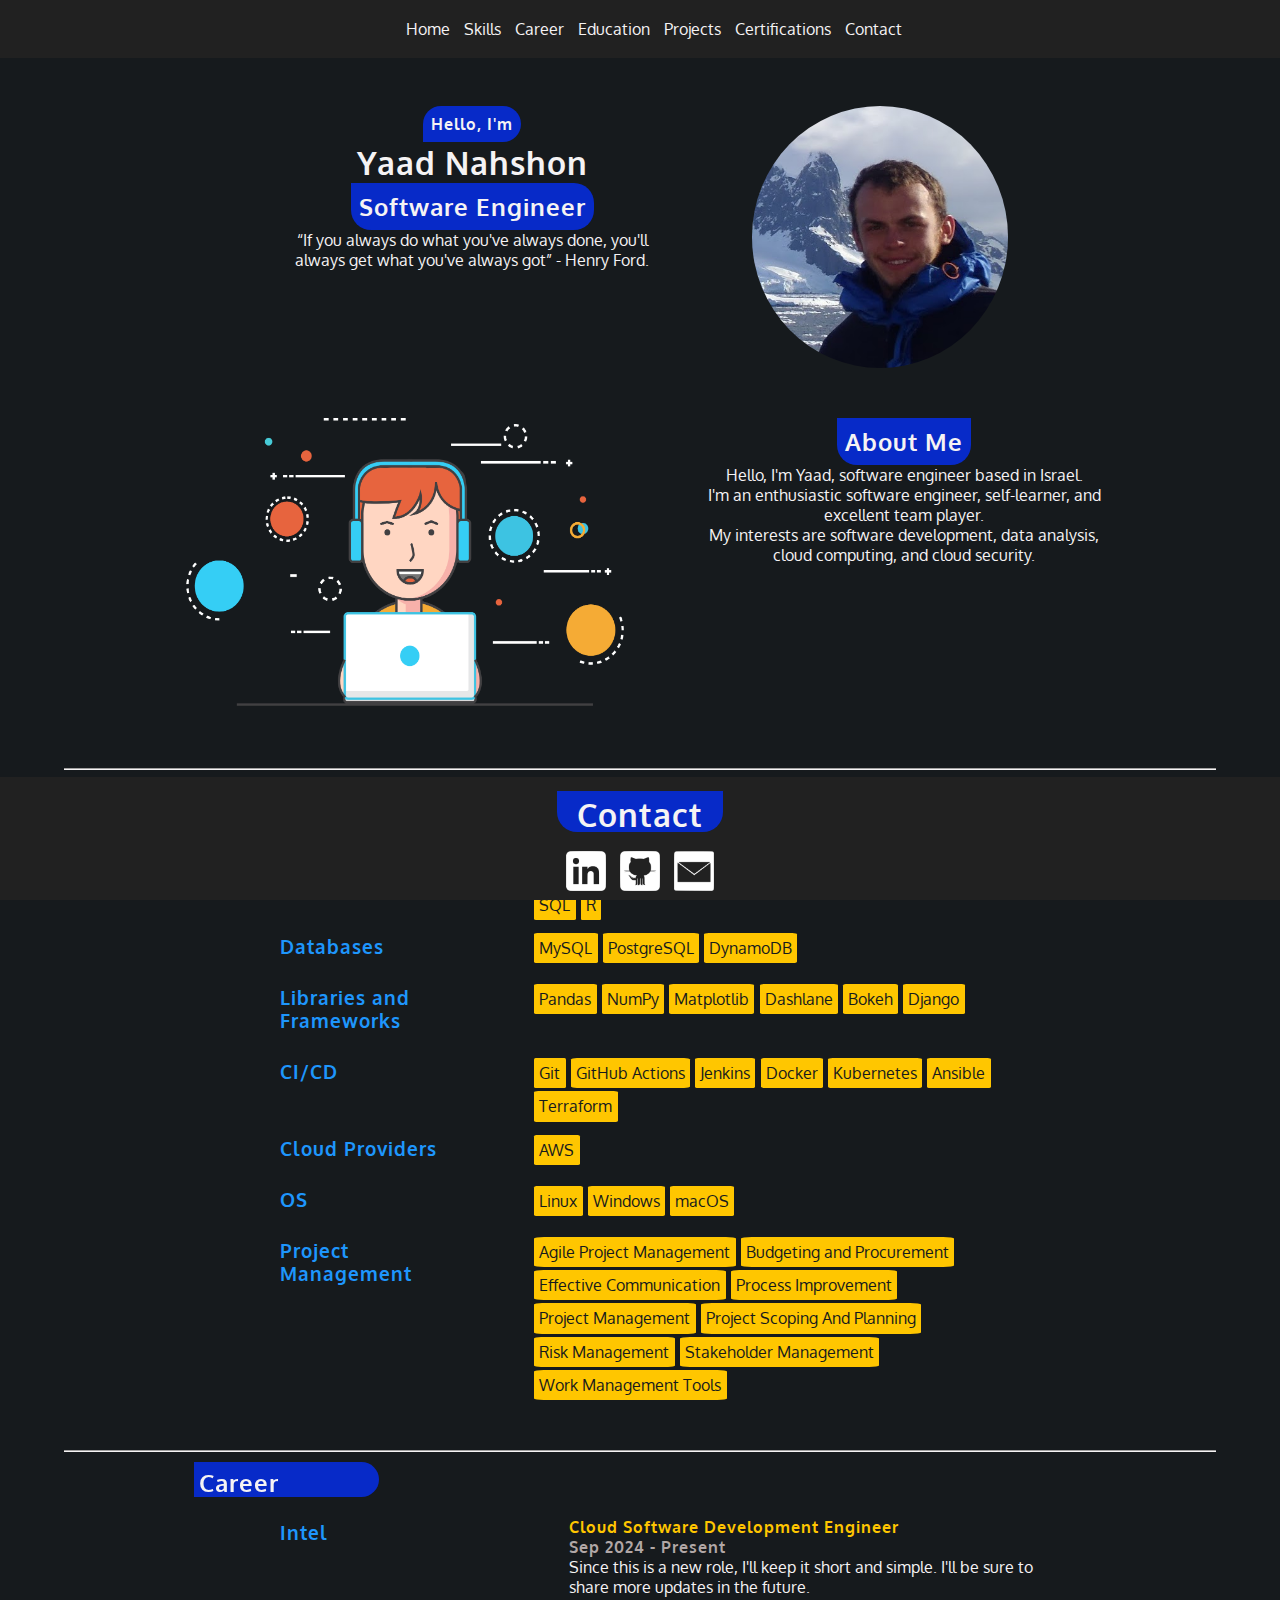
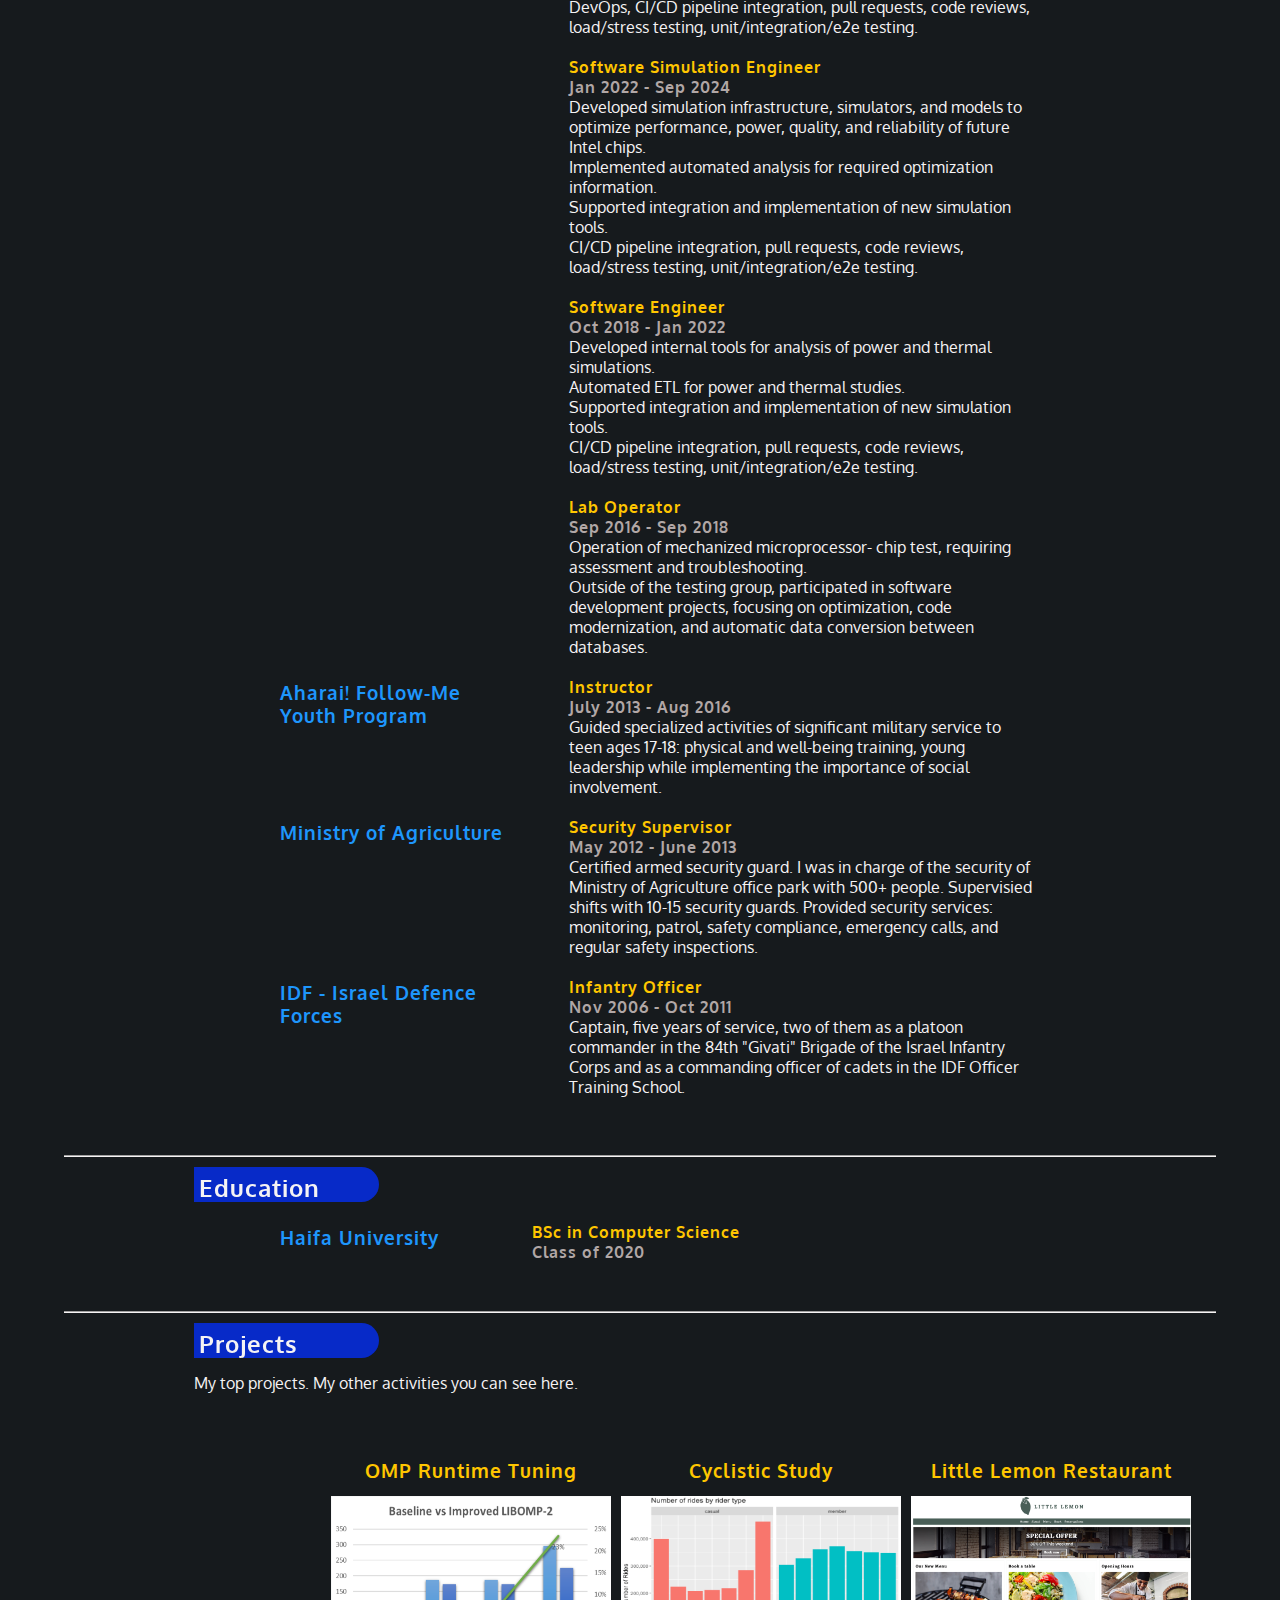
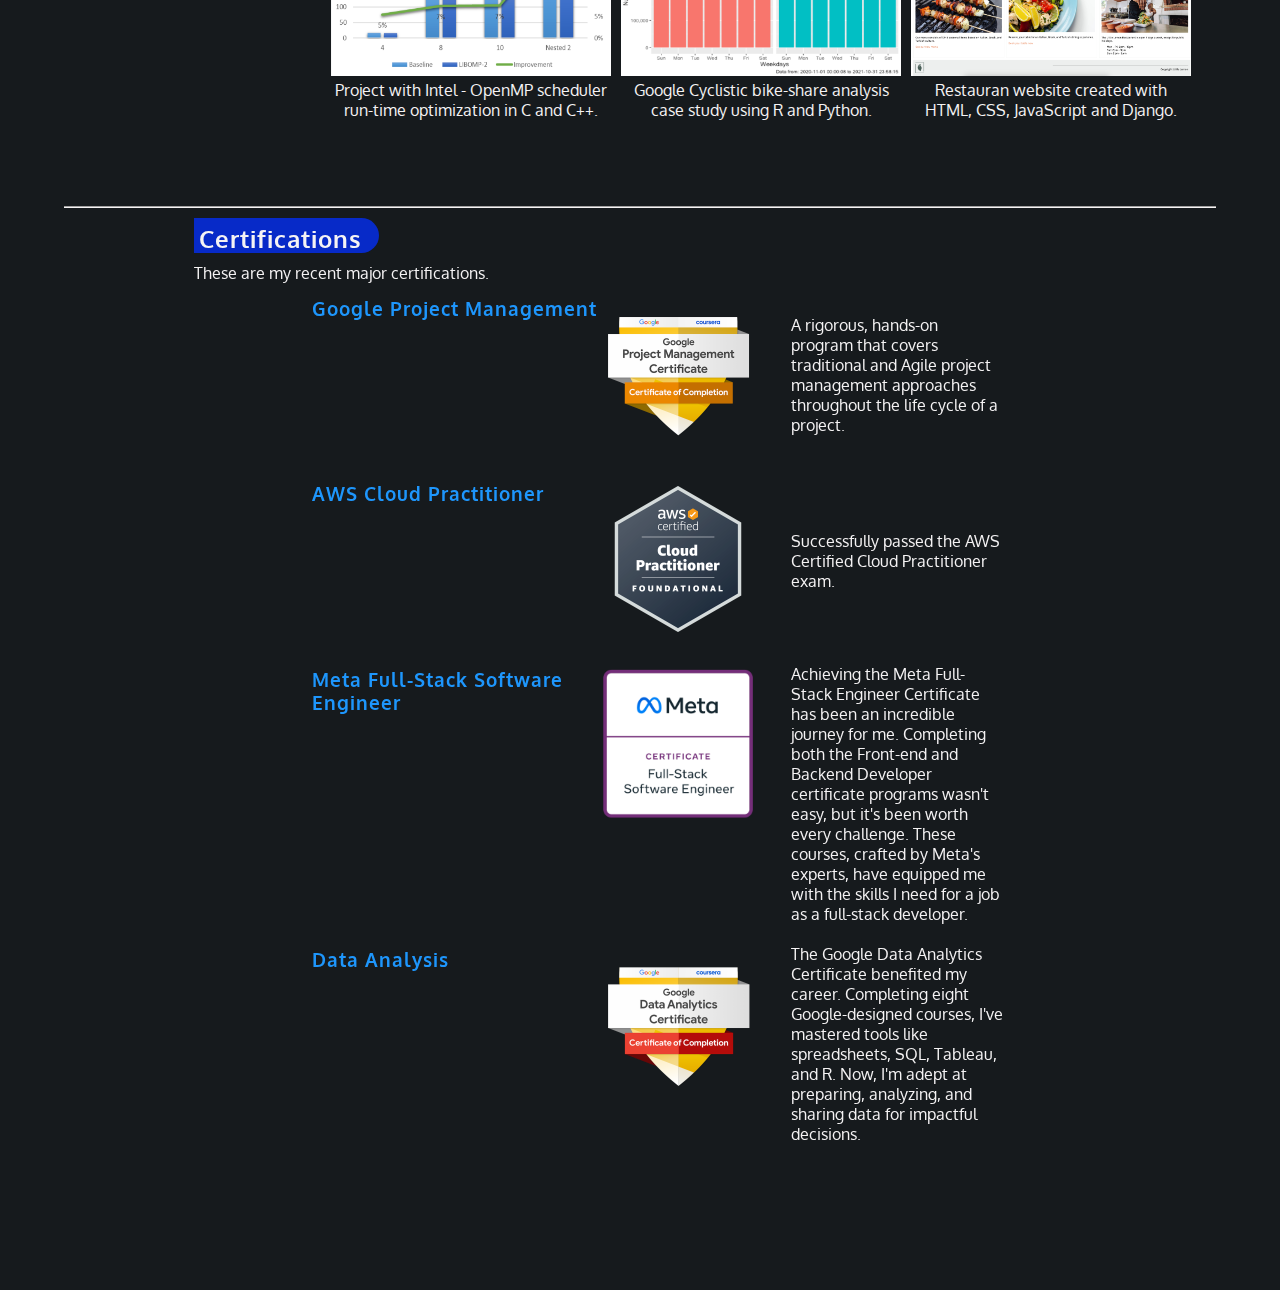
==== commit c4fd09bd: "update: new job role" ====
--- a/index.html
+++ b/index.html
@@ -192,7 +192,23 @@
                             <h3 class="container-h3">Intel</h3>
                         </header>
                         <main class="container-col2 textual">
-                            <h4 class="role-h4">Software Simulation Engineer<br><span class="container-year">Jan 2022 - Present</span></h4>
+                            <h4 class="role-h4">Cloud Software Development Engineer<br><span class="container-year">Sep 2024 - Present</span></h4>
+                            <div>
+                                <p>
+                                    Since this is a new role, I'll keep it short and simple. I'll be sure to share more updates in the future.
+                                </p>
+                                <p>
+                                    DevOps, CI/CD pipeline integration, pull requests, code reviews, load/stress testing, unit/integration/e2e testing.
+                                </p>
+                            </div>
+                        </main>
+                    </article>
+                    <article class="container-part">
+                        <header class="container-col1">
+                            <!-- <h3 class="container-h3">Intel</h3> -->
+                        </header>
+                        <main class="container-col2 textual">
+                            <h4 class="role-h4">Software Simulation Engineer<br><span class="container-year">Jan 2022 - Sep 2024</span></h4>
                             <div>
                                 <p>
                                     Developed simulation infrastructure, simulators, and models to optimize performance, power, quality, and reliability of future Intel chips.
@@ -214,7 +230,7 @@
                             <!-- <h3 class="container-h3">Intel</h3> -->
                         </header>
                         <main class="container-col2 textual">
-                            <h4 class="role-h4">Software Engineer<br><span class="container-year">Oct 2018 - Dec 2021</span></h4>
+                            <h4 class="role-h4">Software Engineer<br><span class="container-year">Oct 2018 - Jan 2022</span></h4>
                             <div>
                                     <p>
                                         Developed internal tools for analysis of power and thermal simulations.
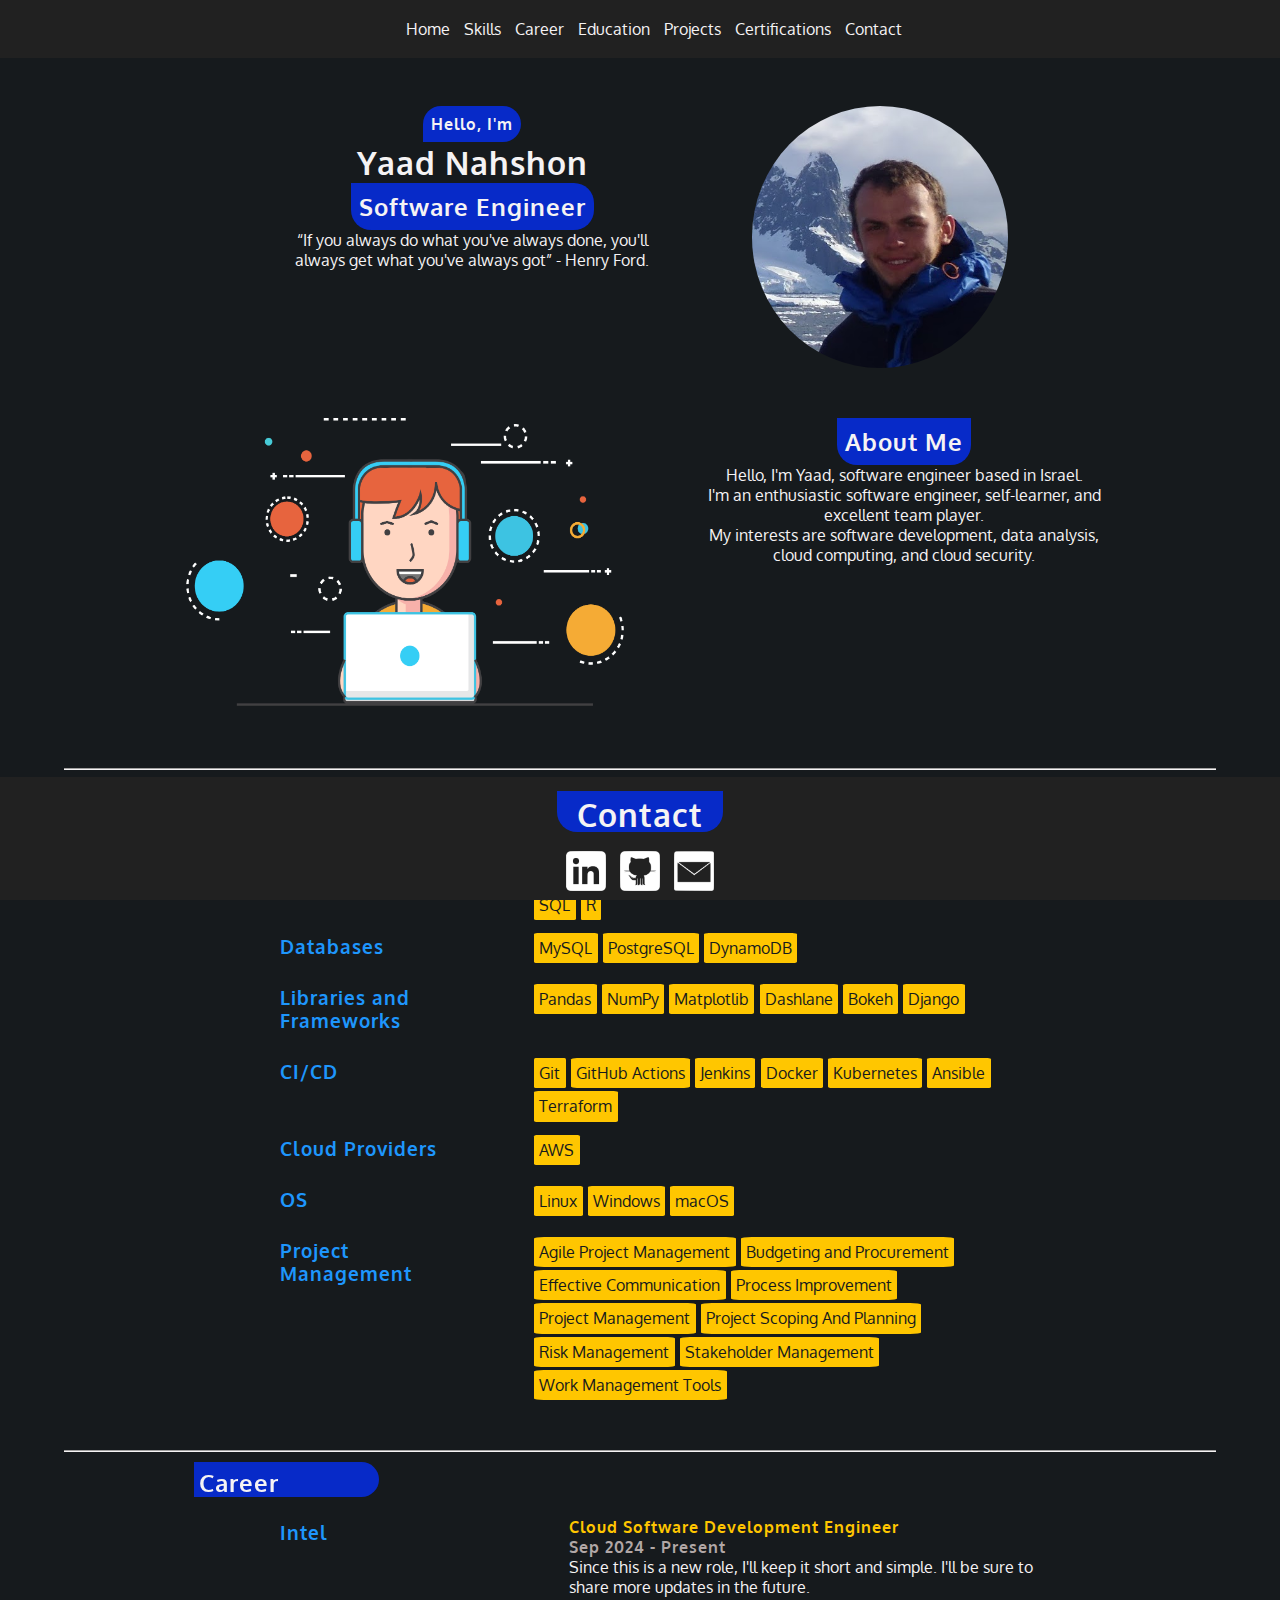
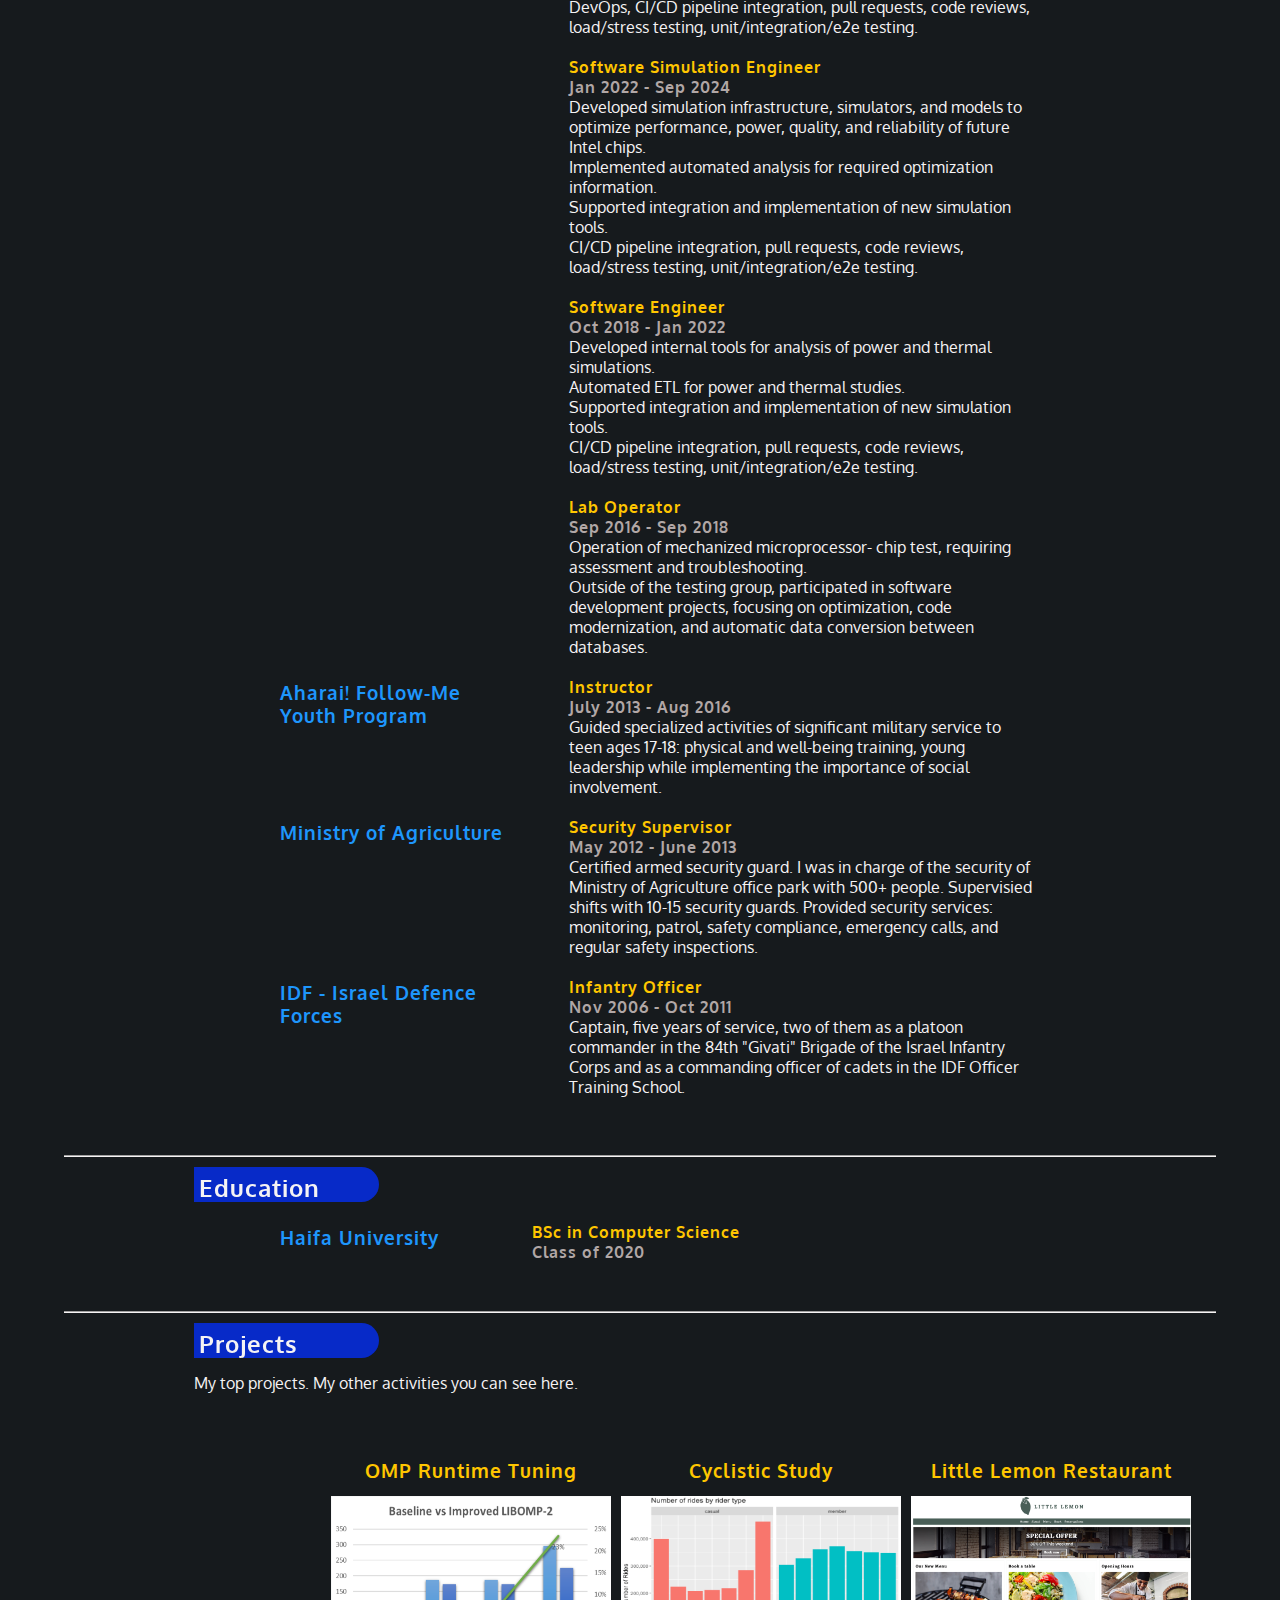
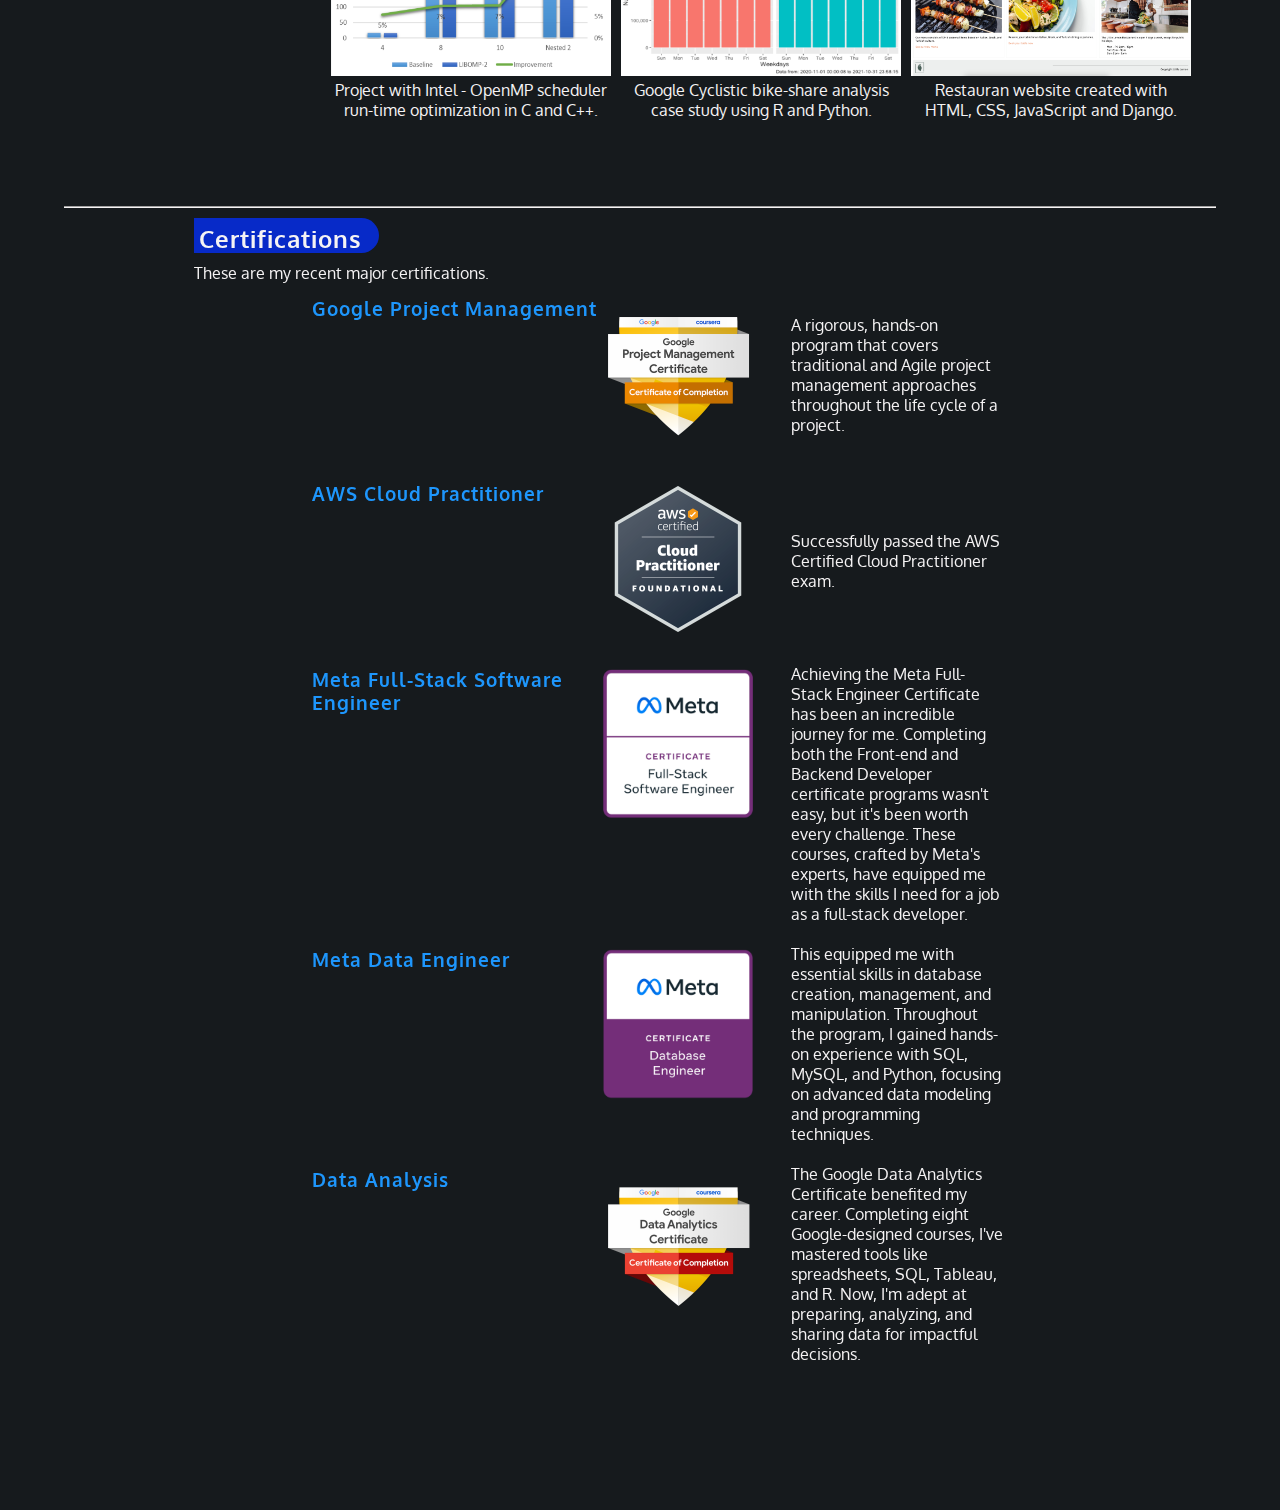
==== commit 175d25bb: "add new certificate on database engineering from meta" ====
--- a/index.html
+++ b/index.html
@@ -437,6 +437,23 @@
                     <article class="container-part">
                         <div class="container-col1">
                             <header class="container-col1">
+                                <h3 class="container-h3">Meta Data Engineer</h3>
+                            </header>
+                        </div>
+                        <main class="container-col2-row textual">
+                            <div class="certificate">
+                                <a href="https://www.credly.com/badges/468973e9-9697-40c8-b030-69c7762641f6/public_url"><img class="certificate-img" src="assets/images/certs/meta-database-engineer-certificate.png" alt="Meta Database Certificate"></a>
+                            </div>
+                            <p>
+                                <div class="txt-certifications">
+                                    This equipped me with essential skills in database creation, management, and manipulation. Throughout the program, I gained hands-on experience with SQL, MySQL, and Python, focusing on advanced data modeling and programming techniques.
+                                </div>
+                            </p>
+                        </main>
+                    </article>
+                    <article class="container-part">
+                        <div class="container-col1">
+                            <header class="container-col1">
                                 <h3 class="container-h3">Data Analysis</h3>
                             </header>
                         </div>
@@ -451,6 +468,7 @@
                             </p>
                         </main>
                     </article>
+                    
                 </div>
             </div>
         </main>
